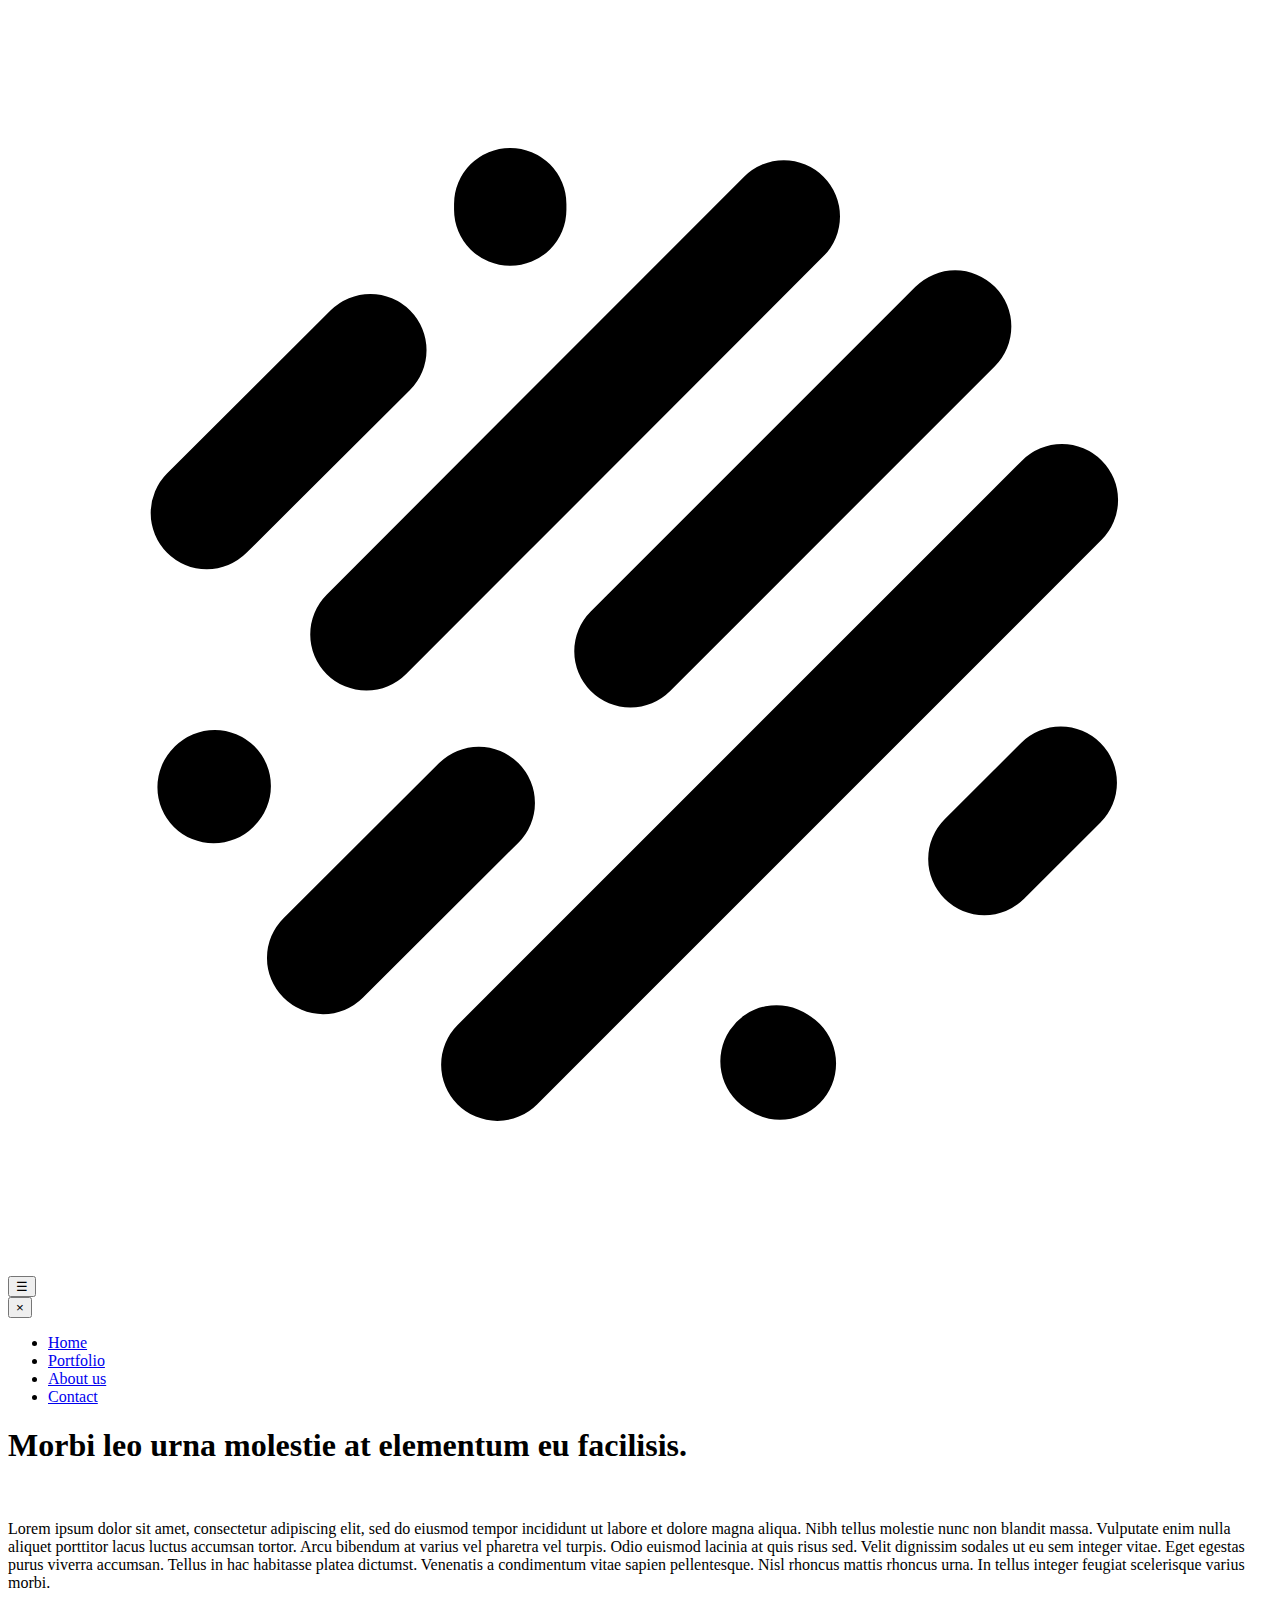
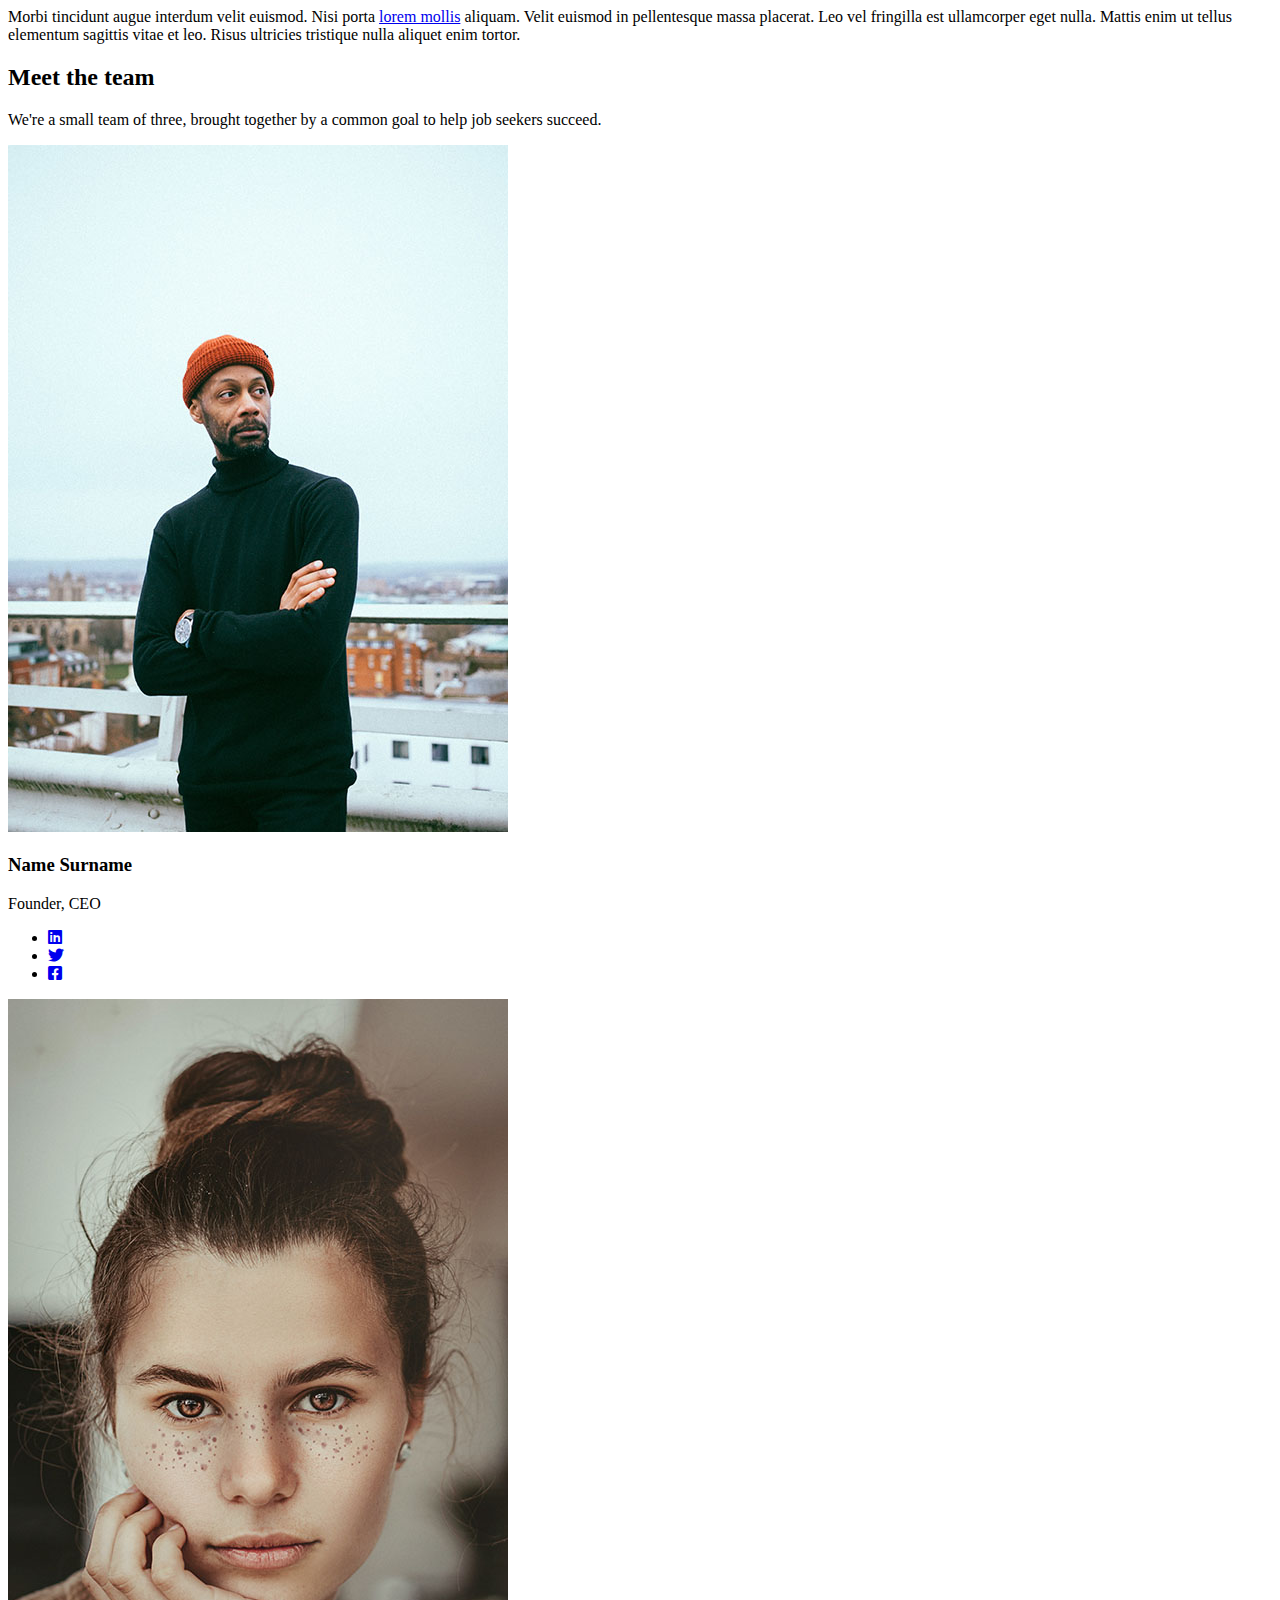
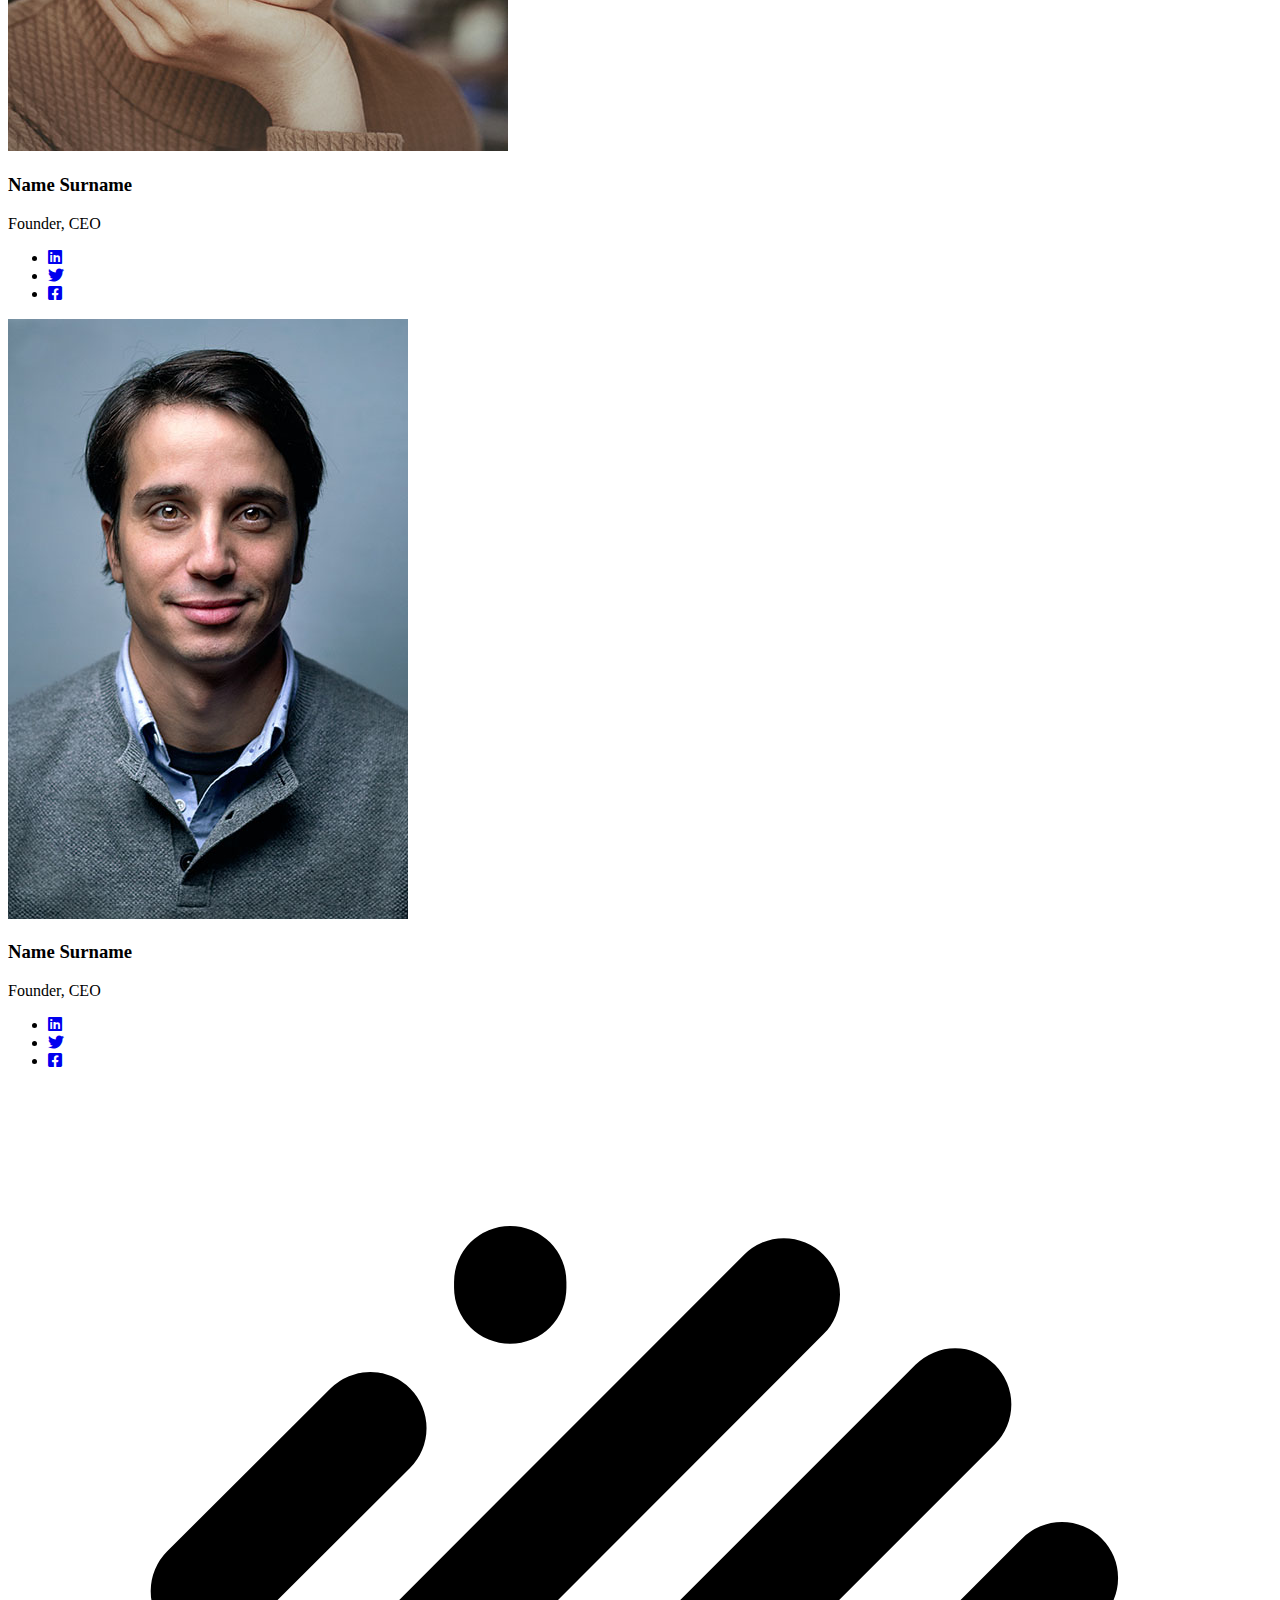
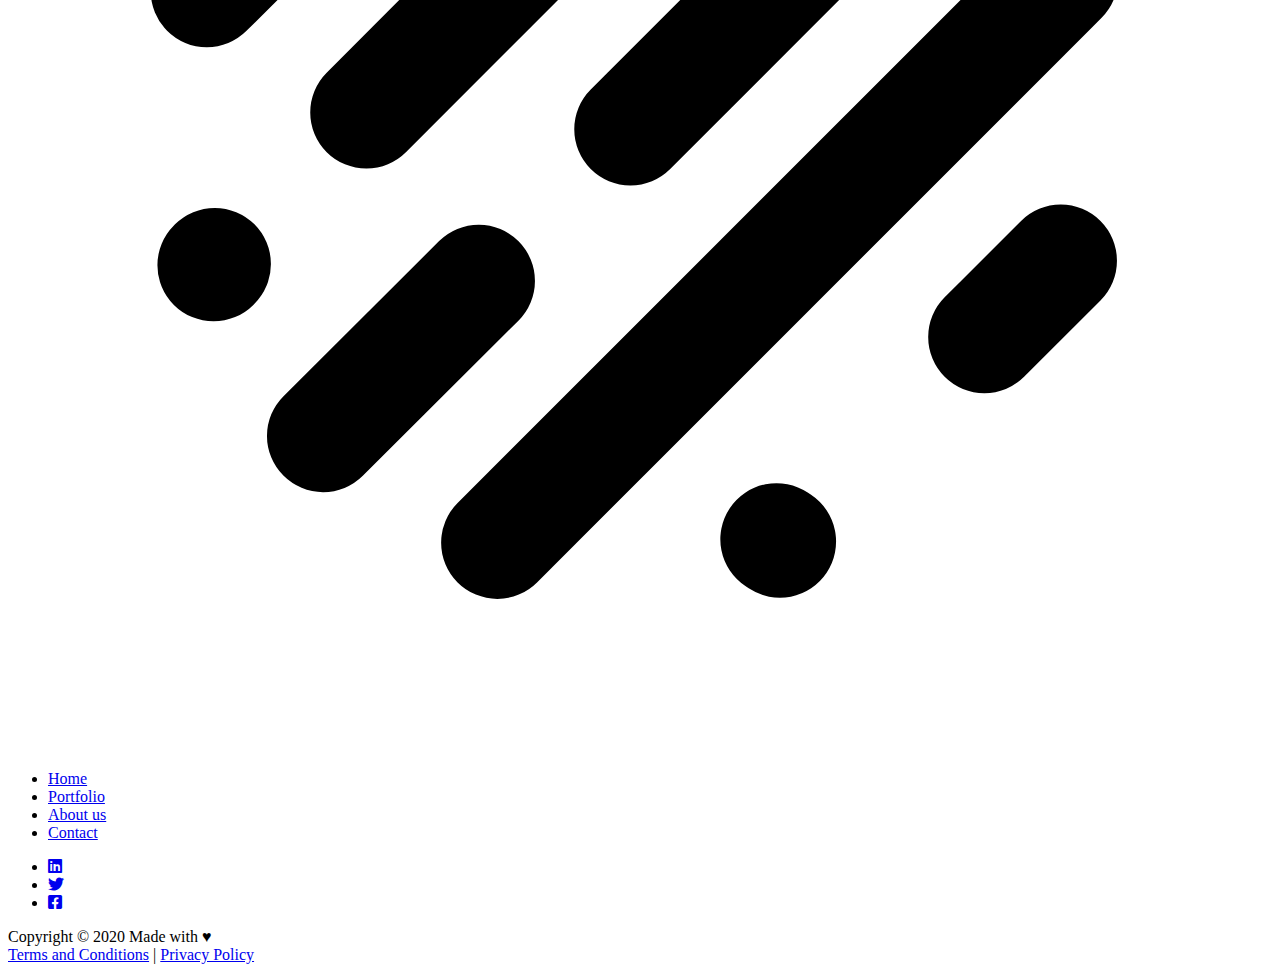
==== about.html @ c36f1822 "created about.html" ====
<!DOCTYPE html>
<html lang="en">
<head>
    <meta charset="UTF-8">
    <meta name="viewport" content="width=device-width, initial-scale=1.0">
    <link href="https://cdnjs.cloudflare.com/ajax/libs/font-awesome/5.9.0/css/all.css" rel="stylesheet">
    <link href="https://fonts.googleapis.com/css2?family=Roboto:wght@400;700;900&display=swap" rel="stylesheet">
    <link href="/Defaults/normalize.css" rel="stylesheet">
    <link href="/Responsive Bootcamp Website/style.css" rel="stylesheet">

    <title>About us</title>
</head>

<body>
    <header class="header grid-main">
            <div class="header-content">
                <a href="#" class="logo-link">
                    <img src="Images/logo.svg" alt="Logo" class="logo">
                </a>
                <button aria-label="Open navigation" class="button-open-nav">&#9776;</button>
                <nav class="nav">
                    <button aria-label="Close navigation" class="button-close-nav">&times;</button>
                    <ul class="nav-list">
                        <li class="nav-item"><a href="/Responsive Bootcamp Website/index.html" class="nav-link ">Home</a></li>
                        <li class="nav-item"><a href="/Responsive Bootcamp Website/" class="nav-link">Portfolio</a></li>
                        <li class="nav-item"><a href="/Responsive Bootcamp Website/about.html" class="nav-link nav-link-current"> <span class="current">About us</span></a></li>
                        <li class="nav-item"><a href="/Responsive Bootcamp Website/" class="nav-link">Contact</a></li>
                    </ul>
                </nav>
            </div>
    </header> 

    <main class="main-template container">
       <section class="section-intro grid-main">
            <h1 class="page-title">Morbi leo <span class="highlight">urna molestie</span> at elementum eu facilisis.</h1>

           <img src="images/Laptop and notepad.jpg" alt="" class="page-image">
            <p class="page-description"> Lorem ipsum dolor sit amet, consectetur adipiscing elit, sed do eiusmod tempor incididunt ut labore et dolore magna aliqua. Nibh tellus molestie nunc non blandit massa. Vulputate enim nulla aliquet porttitor lacus luctus accumsan tortor. Arcu bibendum at varius vel pharetra vel turpis. Odio euismod lacinia at quis risus sed. Velit dignissim sodales ut eu sem integer vitae. Eget egestas purus viverra accumsan. Tellus in hac habitasse platea dictumst. Venenatis a condimentum vitae sapien pellentesque. Nisl rhoncus mattis rhoncus urna. In tellus integer feugiat scelerisque varius morbi.</p>

            <p class="page-description"> Morbi tincidunt augue interdum velit euismod. Nisi porta <a href="#">lorem mollis</a> aliquam. Velit euismod in pellentesque massa placerat. Leo vel fringilla est ullamcorper eget nulla. Mattis enim ut tellus elementum sagittis vitae et leo. Risus ultricies tristique nulla aliquet enim tortor. </p>
 
        </section>
        <section class="section-team grid-main">

        <h2 class="section-team-title">Meet the team</h2>
        <p class="section-team-subtitle">We're a small team of three, brought together by a common goal to help job seekers succeed.</p>
       
            <div class="team-card">
                <img src="Images/Portrait-1.jpg" alt="" class="team-portrait">
                 <h3 class="team-name">Name Surname</h3>
                 <p class="team-role">Founder, CEO </p>
 
                 <ul class="social-list">
                     <li class="social-list-item"><a href="#" class="social-list-link"><i class="fab fa-linkedin"></i></a></li>
                     <li class="social-list-item"><a href="#" class="social-list-link"><i class="fab fa-twitter"></i></a></li>
                     <li class="social-list-item"><a href="#" class="social-list-link"><i class="fab fa-facebook-square"></i></a></li>
                 </ul>
            </div>

            <div class="team-card">
                <img src="Images/Portrait-2.jpg" alt="" class="team-portrait">
                 <h3 class="team-name">Name Surname</h3>
                 <p class="team-role">Founder, CEO </p>
 
                 <ul class="social-list">
                     <li class="social-list-item"><a href="#" class="social-list-link" target="_blank"><i class="fab fa-linkedin"></i></a></li>
                     <li class="social-list-item"><a href="#" class="social-list-link" target="_blank"><i class="fab fa-twitter"></i></a></li>
                     <li class="social-list-item"><a href="#" class="social-list-link" target="_blank"><i class="fab fa-facebook-square"></i></a></li>
                 </ul>
            </div>

            <div class="team-card">
                <img src="Images/Portrait-3.jpg" alt="" class="team-portrait">
                 <h3 class="team-name">Name Surname</h3>
                 <p class="team-role">Founder, CEO </p>
 
                 <ul class="social-list">
                     <li class="social-list-item"><a href="#" class="social-list-link"><i class="fab fa-linkedin"></i></a></li>
                     <li class="social-list-item"><a href="#" class="social-list-link"><i class="fab fa-twitter"></i></a></li>
                     <li class="social-list-item"><a href="#" class="social-list-link"><i class="fab fa-facebook-square"></i></a></li>
                 </ul>
            </div>
        </section> 

       
    </main>

 <footer class="footer grid-main">
    <div class="footer-content">
        <a href="#" class="logo-link"><img src="Images/logo.svg" alt="Logo" class="logo-footer"></a>

        <ul class="nav-list">
            <li class="nav-item"><a href="/Responsive Bootcamp Website/index.html" class="nav-link ">Home</a></li>
            <li class="nav-item"><a href="/Responsive Bootcamp Website/" class="nav-link">Portfolio</a></li>
            <li class="nav-item"><a href="/Responsive Bootcamp Website/" class="nav-link nav-link-current"><span class="current">About us</span></a></li>
            <li class="nav-item"><a href="/Responsive Bootcamp Website/" class="nav-link">Contact</a></li>
        </ul>

        <ul class="social-list">
            <li class="social-list-item"><a href="#" class="social-list-link"><i class="fab fa-linkedin"></i></a></li>
            <li class="social-list-item"><a href="#" class="social-list-link"><i class="fab fa-twitter"></i></a></li>
            <li class="social-list-item"><a href="#" class="social-list-link"><i class="fab fa-facebook-square"></i></a></li>
        </ul>
       
    </div>
        <div class="copyright-container" >
            <p class="copyright">
            Copyright © 2020            Made with ♥ <br/>
            <a href="#" >Terms and Conditions</a> | <a href="#" >Privacy Policy </a>
            </p>
        </div>
</footer>

<script src="/Responsive Bootcamp Website/script.js"></script> 
</body>
</html>
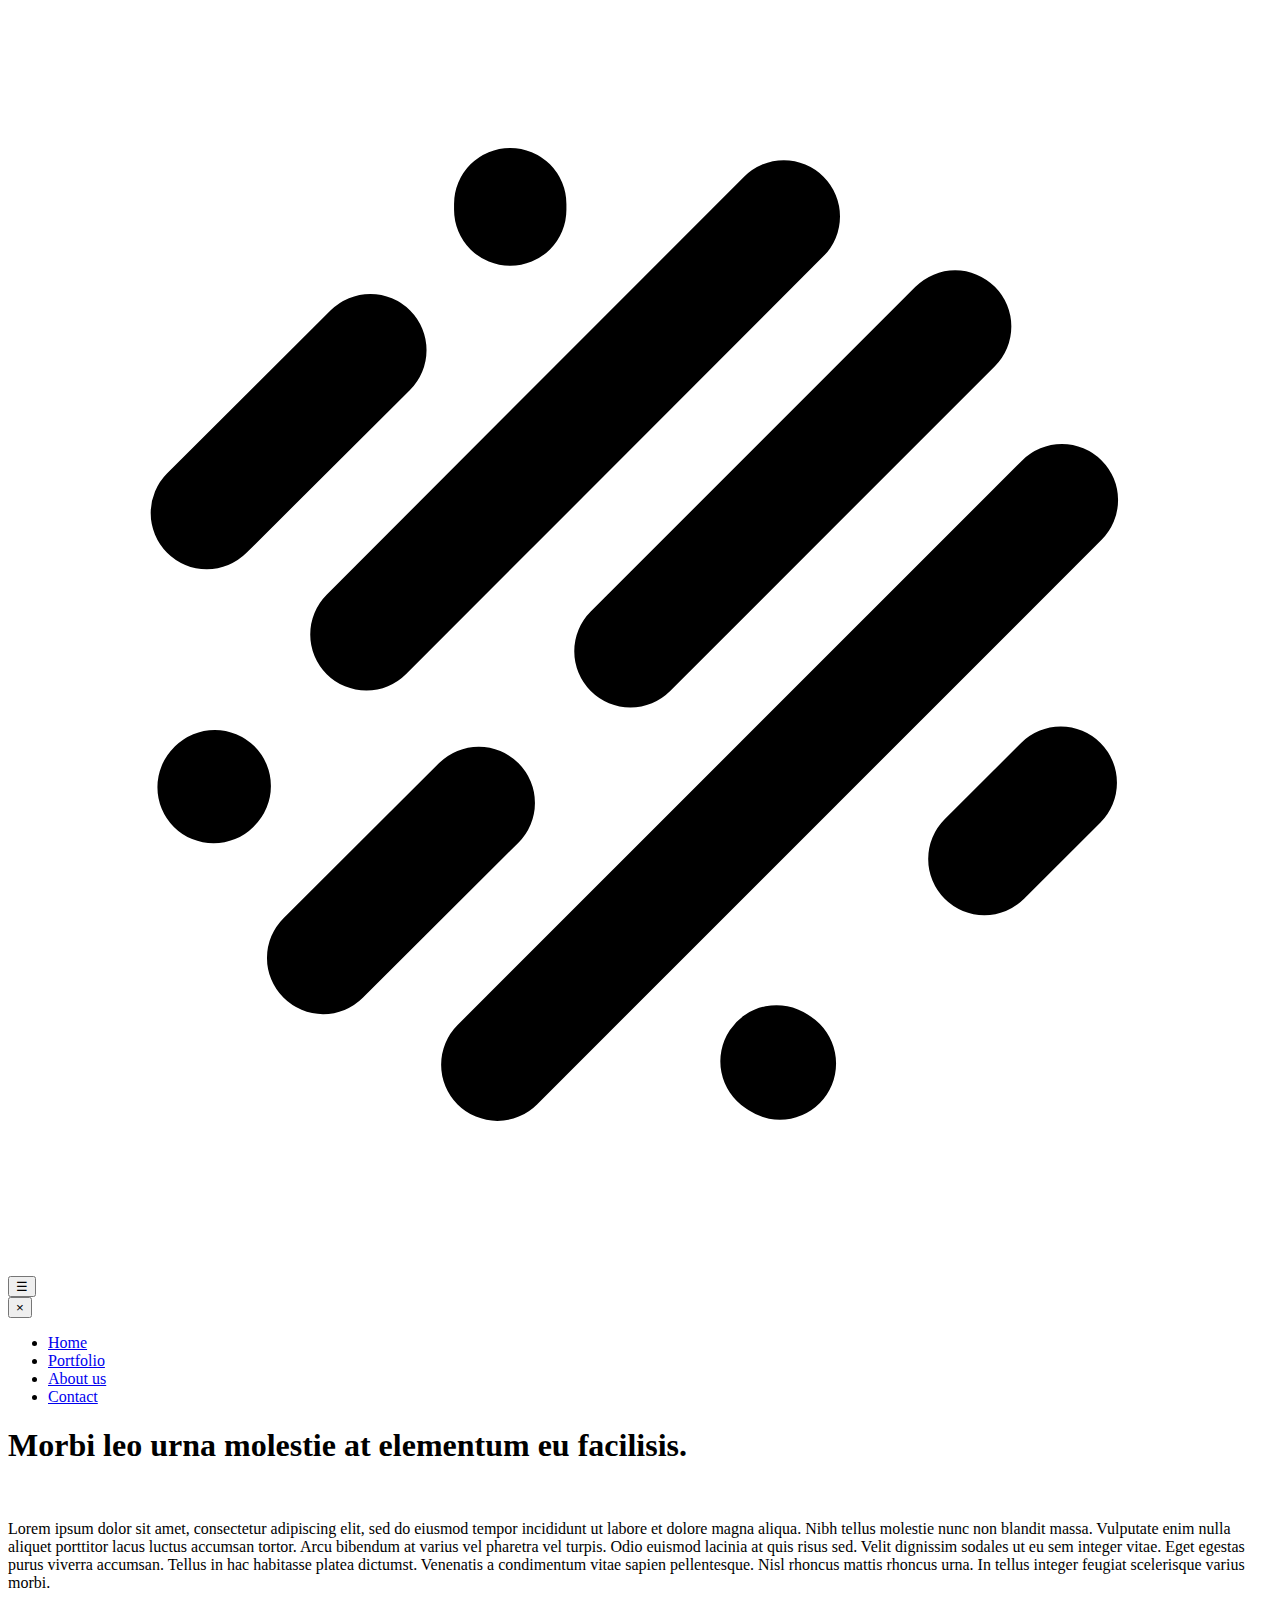
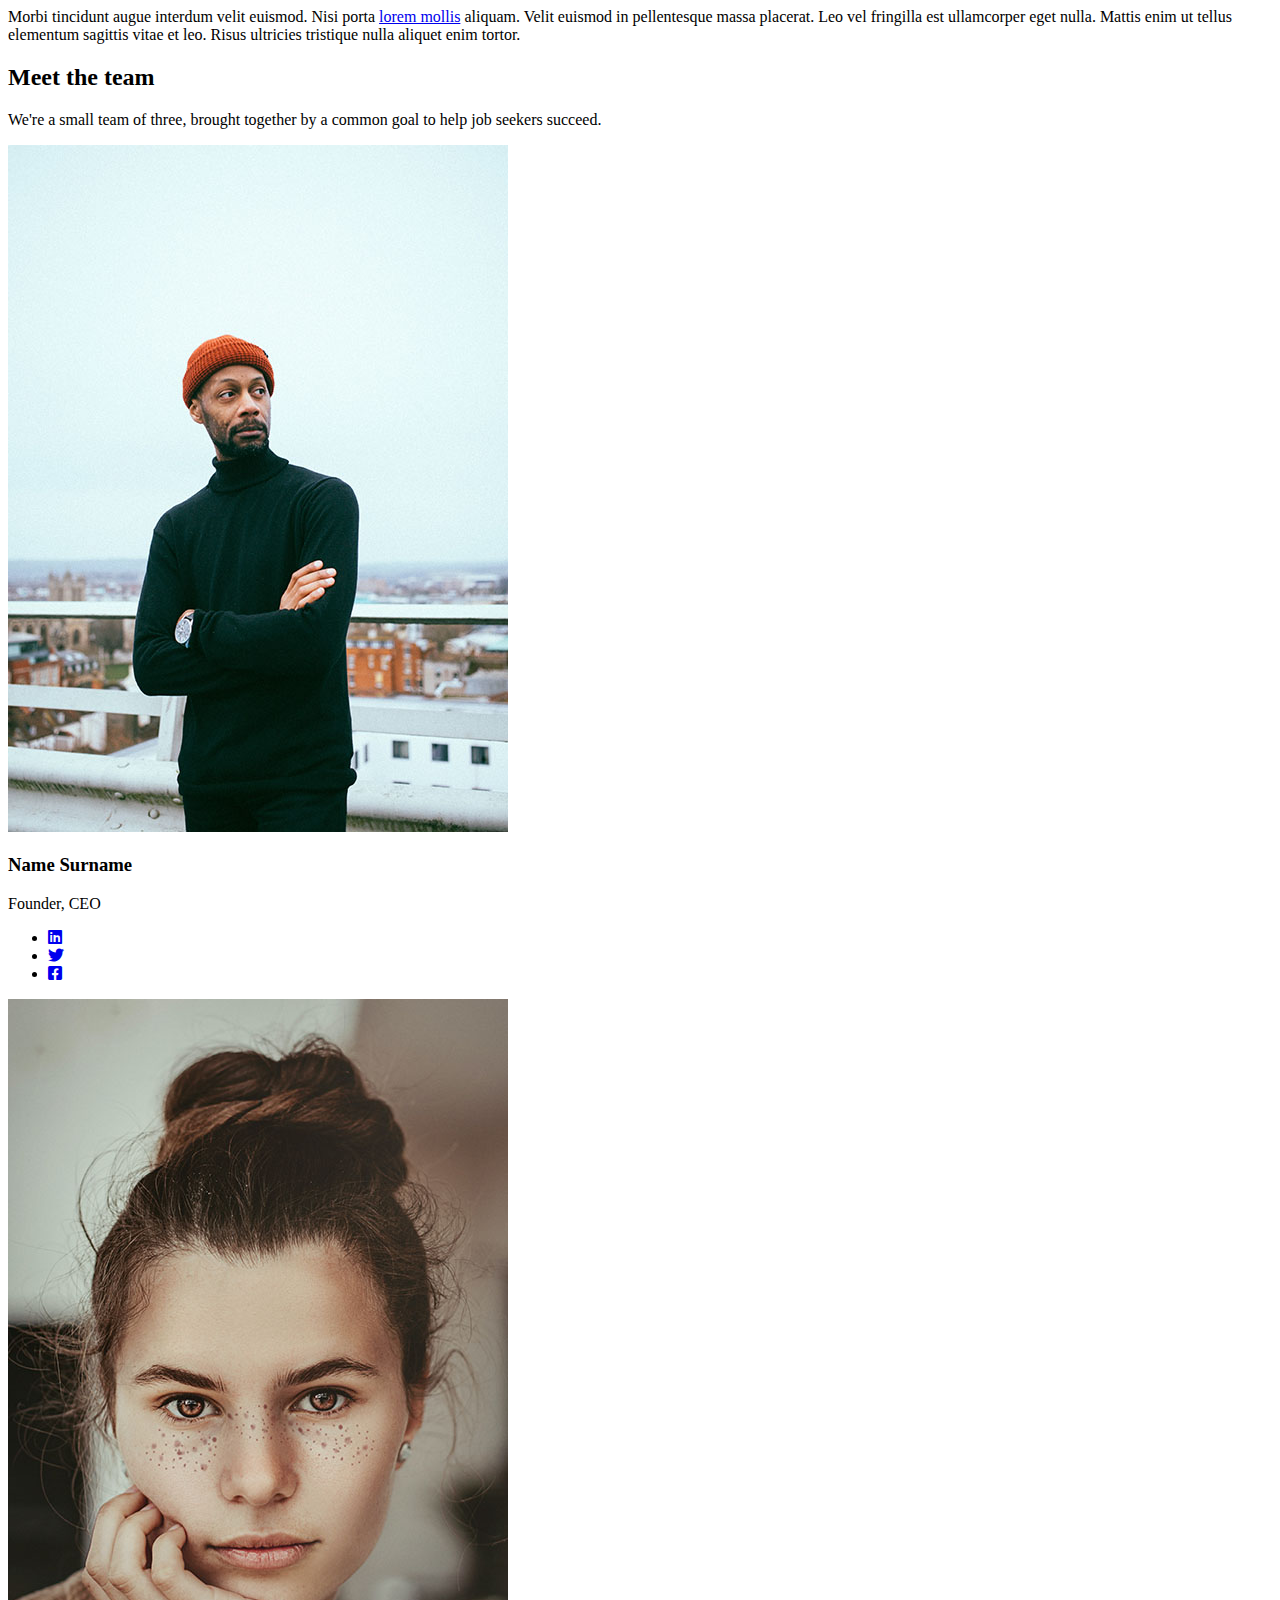
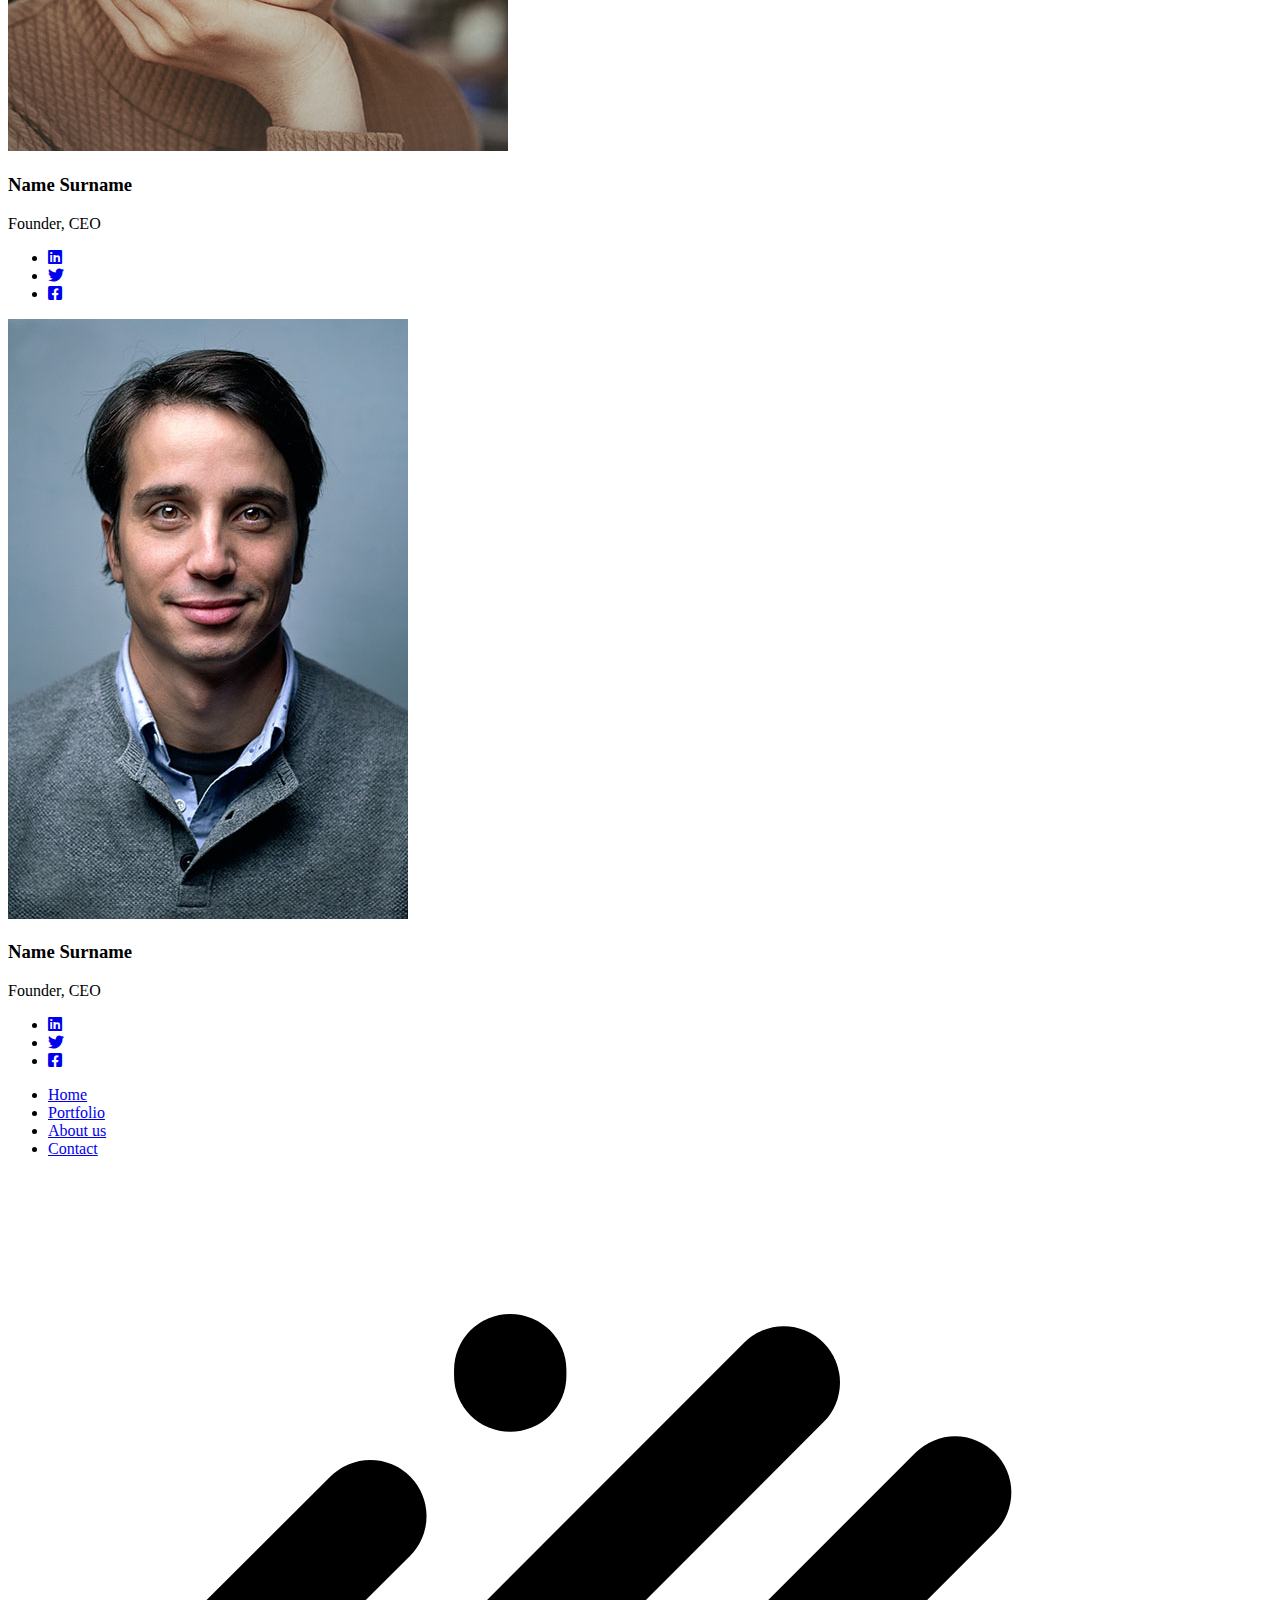
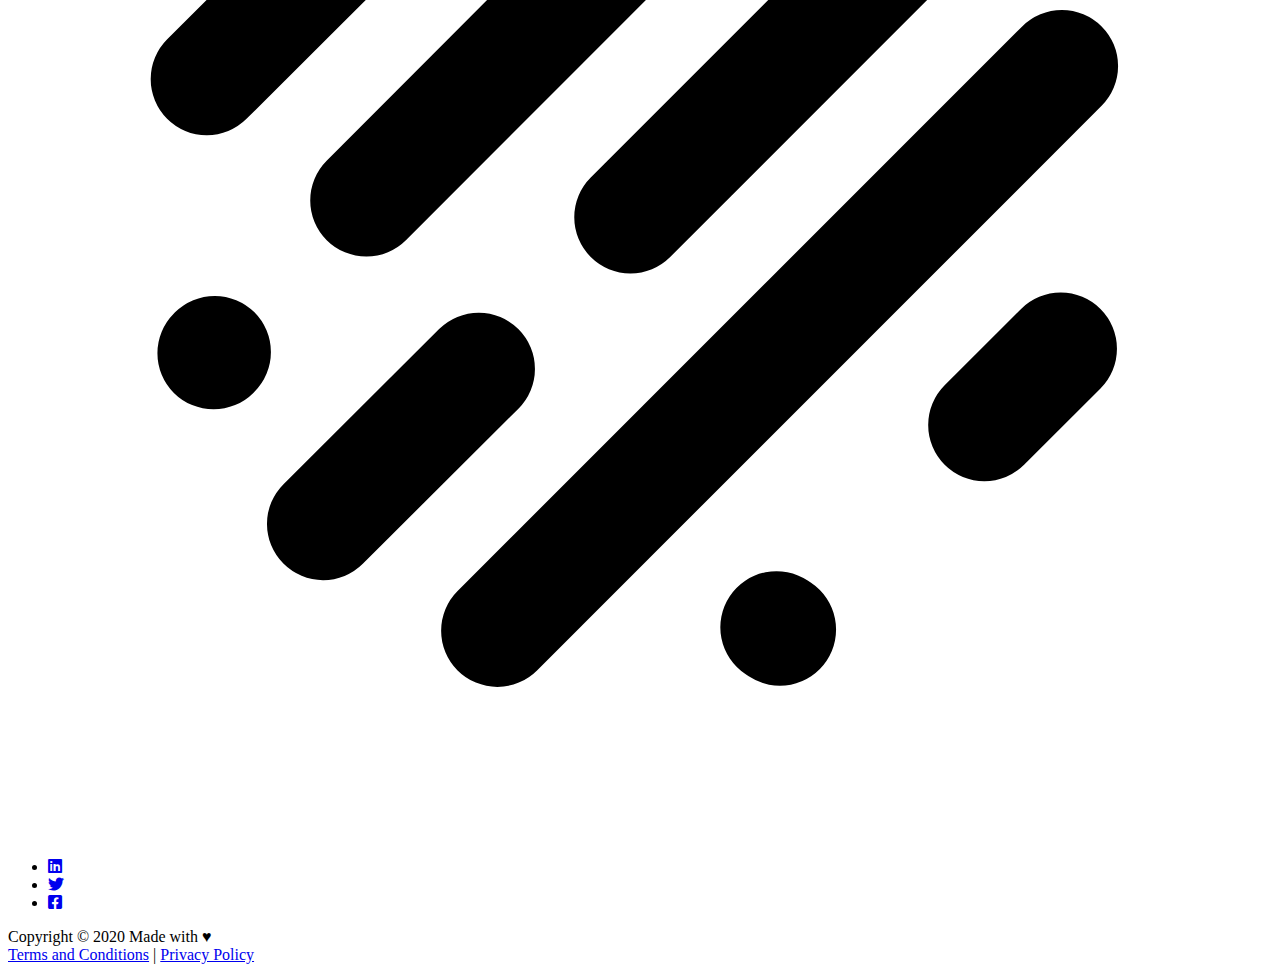
==== commit ecf75b18: "Fixed a bug with column gaps" ====
--- a/about.html
+++ b/about.html
@@ -5,8 +5,8 @@
     <meta name="viewport" content="width=device-width, initial-scale=1.0">
     <link href="https://cdnjs.cloudflare.com/ajax/libs/font-awesome/5.9.0/css/all.css" rel="stylesheet">
     <link href="https://fonts.googleapis.com/css2?family=Roboto:wght@400;700;900&display=swap" rel="stylesheet">
-    <link href="/Defaults/normalize.css" rel="stylesheet">
-    <link href="/Responsive Bootcamp Website/style.css" rel="stylesheet">
+    <link href="../Defaults/normalize.css" rel="stylesheet">
+    <link href="..../widensxonth.github.io/style.css" rel="stylesheet">
 
     <title>About us</title>
 </head>
@@ -21,10 +21,10 @@
                 <nav class="nav">
                     <button aria-label="Close navigation" class="button-close-nav">&times;</button>
                     <ul class="nav-list">
-                        <li class="nav-item"><a href="/Responsive Bootcamp Website/index.html" class="nav-link ">Home</a></li>
-                        <li class="nav-item"><a href="/Responsive Bootcamp Website/" class="nav-link">Portfolio</a></li>
-                        <li class="nav-item"><a href="/Responsive Bootcamp Website/about.html" class="nav-link nav-link-current"> <span class="current">About us</span></a></li>
-                        <li class="nav-item"><a href="/Responsive Bootcamp Website/" class="nav-link">Contact</a></li>
+                        <li class="nav-item"><a href="../widensxonth.github.io/index.html" class="nav-link ">Home</a></li>
+                        <li class="nav-item"><a href="../widensxonth.github.io/" class="nav-link">Portfolio</a></li>
+                        <li class="nav-item"><a href="../widensxonth.github.io/about.html" class="nav-link nav-link-current"> <span class="current">About us</span></a></li>
+                        <li class="nav-item"><a href="../widensxonth.github.io/" class="nav-link">Contact</a></li>
                     </ul>
                 </nav>
             </div>
@@ -85,32 +85,36 @@
        
     </main>
 
- <footer class="footer grid-main">
-    <div class="footer-content">
-        <a href="#" class="logo-link"><img src="Images/logo.svg" alt="Logo" class="logo-footer"></a>
+    <footer class="footer grid-main">
+        <div class="footer-content">
+      
+            <ul class="nav-list">
+                <li class="nav-item"><a href="../widensxonth.github.io/index.html" class="nav-link nav-link-current"><span class="current">Home</span></a></li>
+                <li class="nav-item"><a href="../widensxonth.github.io/" class="nav-link">Portfolio</a></li>
+                <li class="nav-item"><a href="../widensxonth.github.io/about.html" class="nav-link">About us</a></li>
+                <li class="nav-item"><a href="../widensxonth.github.io/" class="nav-link">Contact</a></li>
+            </ul>
+    
+            <div class="logo-container">
+                <a href="#" class="logo-link"><img src="Images/logo.svg" alt="Logo" class="logo-footer"></a>
+                
+                <ul class="social-list">
+                    <li class="social-list-item"><a href="#" class="social-list-link"><i class="fab fa-linkedin"></i></a></li>
+                    <li class="social-list-item"><a href="#" class="social-list-link"><i class="fab fa-twitter"></i></a></li>
+                    <li class="social-list-item"><a href="#" class="social-list-link"><i class="fab fa-facebook-square"></i></a></li>
+                </ul>
+            </div>
 
-        <ul class="nav-list">
-            <li class="nav-item"><a href="/Responsive Bootcamp Website/index.html" class="nav-link ">Home</a></li>
-            <li class="nav-item"><a href="/Responsive Bootcamp Website/" class="nav-link">Portfolio</a></li>
-            <li class="nav-item"><a href="/Responsive Bootcamp Website/" class="nav-link nav-link-current"><span class="current">About us</span></a></li>
-            <li class="nav-item"><a href="/Responsive Bootcamp Website/" class="nav-link">Contact</a></li>
-        </ul>
+        </div>
+            <div class="copyright-container" >
+                <p class="copyright">
+                Copyright © 2020 Made with ♥ <br/>
+                <a href="#" >Terms and Conditions</a> | <a href="#" >Privacy Policy </a>
+                </p>
+            </div>
+    </footer>
 
-        <ul class="social-list">
-            <li class="social-list-item"><a href="#" class="social-list-link"><i class="fab fa-linkedin"></i></a></li>
-            <li class="social-list-item"><a href="#" class="social-list-link"><i class="fab fa-twitter"></i></a></li>
-            <li class="social-list-item"><a href="#" class="social-list-link"><i class="fab fa-facebook-square"></i></a></li>
-        </ul>
-       
-    </div>
-        <div class="copyright-container" >
-            <p class="copyright">
-            Copyright © 2020            Made with ♥ <br/>
-            <a href="#" >Terms and Conditions</a> | <a href="#" >Privacy Policy </a>
-            </p>
-        </div>
-</footer>
 
-<script src="/Responsive Bootcamp Website/script.js"></script> 
+<script src="../widensxonth.github.io/script.js"></script> 
 </body>
 </html>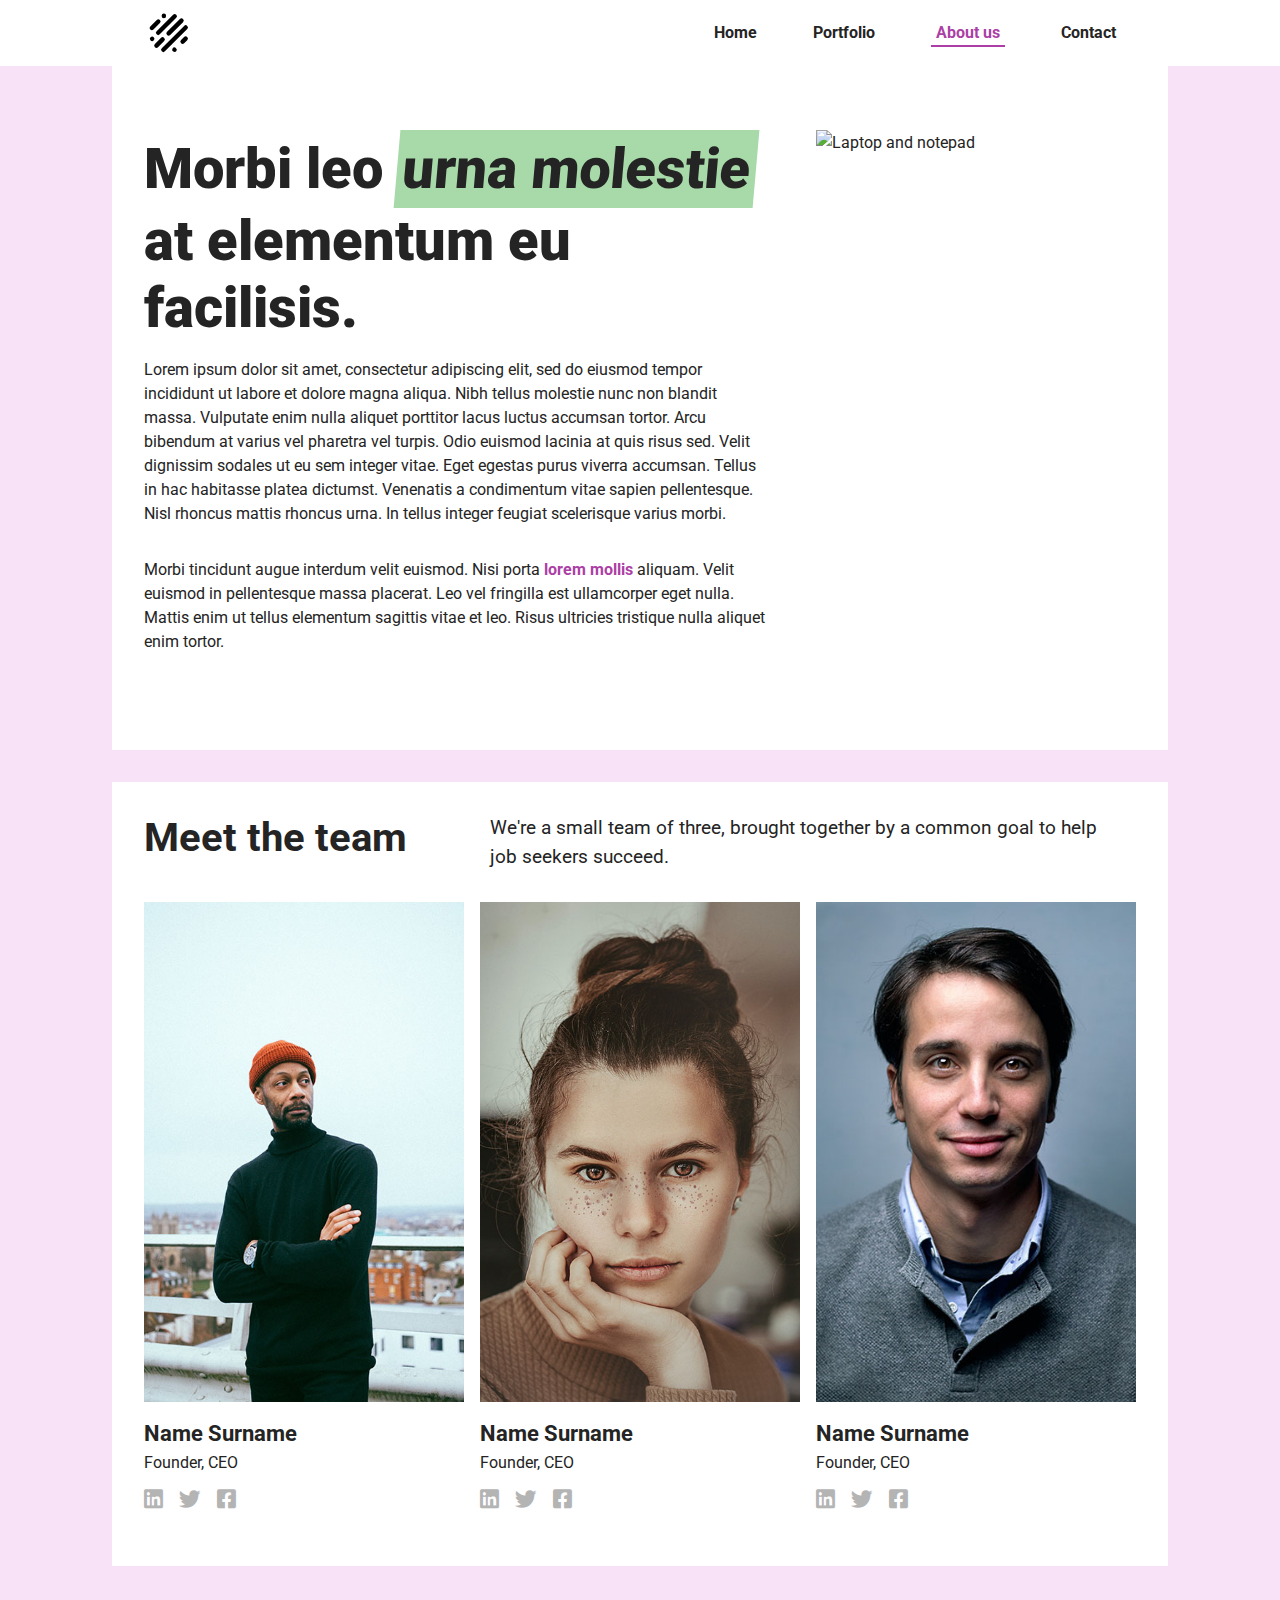
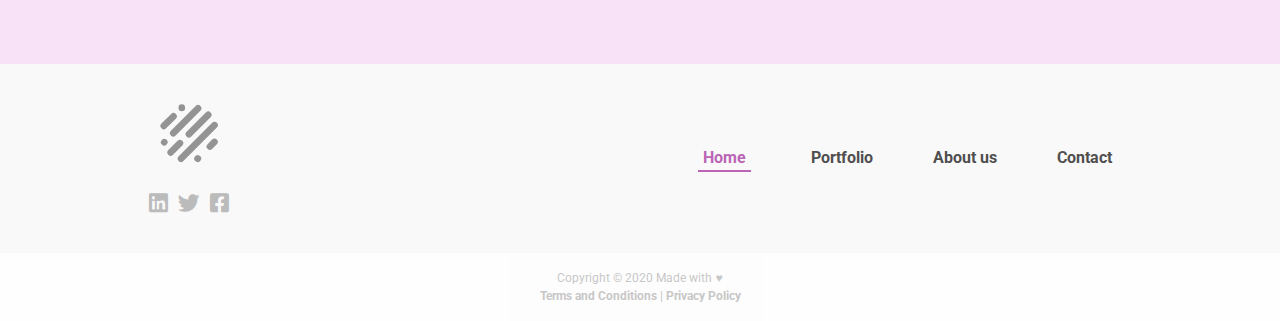
==== commit 4fbf7d86: "added a few sections to the index" ====
--- a/about.html
+++ b/about.html
@@ -6,7 +6,7 @@
     <link href="https://cdnjs.cloudflare.com/ajax/libs/font-awesome/5.9.0/css/all.css" rel="stylesheet">
     <link href="https://fonts.googleapis.com/css2?family=Roboto:wght@400;700;900&display=swap" rel="stylesheet">
     <link href="../Defaults/normalize.css" rel="stylesheet">
-    <link href="..../widensxonth.github.io/style.css" rel="stylesheet">
+    <link href="../style.css" rel="stylesheet">
 
     <title>About us</title>
 </head>
@@ -34,7 +34,7 @@
        <section class="section-intro grid-main">
             <h1 class="page-title">Morbi leo <span class="highlight">urna molestie</span> at elementum eu facilisis.</h1>
 
-           <img src="images/Laptop and notepad.jpg" alt="" class="page-image">
+           <img src="images/Laptop and notepad.jpg" alt="Laptop and notepad" class="page-image">
             <p class="page-description"> Lorem ipsum dolor sit amet, consectetur adipiscing elit, sed do eiusmod tempor incididunt ut labore et dolore magna aliqua. Nibh tellus molestie nunc non blandit massa. Vulputate enim nulla aliquet porttitor lacus luctus accumsan tortor. Arcu bibendum at varius vel pharetra vel turpis. Odio euismod lacinia at quis risus sed. Velit dignissim sodales ut eu sem integer vitae. Eget egestas purus viverra accumsan. Tellus in hac habitasse platea dictumst. Venenatis a condimentum vitae sapien pellentesque. Nisl rhoncus mattis rhoncus urna. In tellus integer feugiat scelerisque varius morbi.</p>
 
             <p class="page-description"> Morbi tincidunt augue interdum velit euismod. Nisi porta <a href="#">lorem mollis</a> aliquam. Velit euismod in pellentesque massa placerat. Leo vel fringilla est ullamcorper eget nulla. Mattis enim ut tellus elementum sagittis vitae et leo. Risus ultricies tristique nulla aliquet enim tortor. </p>
@@ -46,7 +46,7 @@
         <p class="section-team-subtitle">We're a small team of three, brought together by a common goal to help job seekers succeed.</p>
        
             <div class="team-card">
-                <img src="Images/Portrait-1.jpg" alt="" class="team-portrait">
+                <img src="Images/Portrait-1.jpg" alt="Portrait of Name Surname" class="team-portrait">
                  <h3 class="team-name">Name Surname</h3>
                  <p class="team-role">Founder, CEO </p>
  
@@ -58,7 +58,7 @@
             </div>
 
             <div class="team-card">
-                <img src="Images/Portrait-2.jpg" alt="" class="team-portrait">
+                <img src="Images/Portrait-2.jpg" alt="Portrait of Name Surname" class="team-portrait">
                  <h3 class="team-name">Name Surname</h3>
                  <p class="team-role">Founder, CEO </p>
  
@@ -70,7 +70,7 @@
             </div>
 
             <div class="team-card">
-                <img src="Images/Portrait-3.jpg" alt="" class="team-portrait">
+                <img src="Images/Portrait-3.jpg" alt="Portrait of Name Surname" class="team-portrait">
                  <h3 class="team-name">Name Surname</h3>
                  <p class="team-role">Founder, CEO </p>
  
--- a/style.css
+++ b/style.css
@@ -0,0 +1,940 @@
+/*=============== Responsive Website Bootcamp Final project ===============*/
+
+body {
+   margin:0;
+   font-family: 'Roboto', sans-serif;
+   font-size: 1rem;
+   background-color: #f8e2f7;
+   color: #242424;
+   line-height: 1.6;
+   min-height: 100vh;
+}
+
+.container {
+    margin: 0 auto;
+    display: flex;
+    flex-direction: column;
+    align-items: center;
+}
+
+.grid-main {
+    display: grid;
+    grid-template-columns: minmax(1em, 1fr) minmax(0px, 600px) minmax(1em, 1fr);
+}
+
+@media (min-width: 600px) {
+
+    .grid-main {
+        display: grid;
+        grid-template-columns: minmax(1em, 1fr) repeat(3, minmax(158px, 320px)) minmax(1em, 1fr);
+        column-gap: 1em;  
+    }
+
+    h1 {
+        font-size: 3rem;
+        font-weight: 900;
+        margin-top: 0;
+    }
+    
+    h2 {
+        font-size: 2.5rem;
+        line-height: 1.2;
+    }
+    
+    h3 {
+        font-size: 1 rem;
+    }
+}
+
+/* ==================
+   Typography
+===================== */
+
+h1, h2, strong {
+    font-weight: 700;
+}
+
+h1 {
+   font-size: 2rem;
+   font-weight: 900;
+}
+
+h2 {
+   font-size: 1.5rem;
+}
+
+h3 {
+   font-size: 1 rem;
+}
+
+a {
+   color: #ac3fa6;
+   font-weight: 700;
+   text-decoration: none;
+}
+
+a:hover,
+a:focus {
+   color: #242424;
+}
+
+p {
+   font-size: 1 rem;
+   line-height: 1.5;
+}
+
+span.highlight {
+    background-color: #a7d9a9;
+    padding: 0.1em;
+    display: inline-block;
+    transform: skew(-5deg);
+}
+
+/* Current link */
+
+span.current {
+    padding: 0 5px 3px;
+    color: #ac3fa6;
+    border-bottom: 2px solid #ac3fa6;
+}
+
+.nav-link-current {
+    pointer-events: none;
+}
+
+/* ============= Header ============== */
+
+.header {
+    margin: 0 auto;
+    padding: 0.5em 0;
+    background-color: #FFF;
+    position: fixed;
+    top: 0;
+    left: 0;
+    width: 100%;    
+    z-index: 50;
+}
+
+.header-content {
+    display: flex;
+    flex-direction: row;
+    justify-content: space-between;
+    grid-column: 2/-2; 
+} 
+
+.nav { 
+    position: fixed;
+    display: flex;
+    justify-content: center;
+    top: 0;
+    left: 100%;
+    bottom: 0;
+    right: 0;
+    width: 100%;
+    padding: 0;
+    transition: transform 450ms ease-in-out;
+    transform: translateX(0);
+    background-color:#242424; 
+}
+
+.nav-open { 
+    transform: translateX(-100%);
+
+}
+
+.button-open-nav {
+    font-size: 2.5rem;
+    font-weight: 700;
+    padding: 0 0 0 0.5em;
+    cursor: pointer;
+    background-color: transparent;
+    border: 0;
+    outline: none;
+}
+
+
+.button-close-nav {
+    position: absolute;
+    top: 0.25em;
+    right: 0.5em;
+    font-size: 2.5rem;
+    font-weight: 700;
+    padding: 0.25em 0.25em;
+    cursor: pointer;
+    background-color: transparent;
+    border: 0;
+    outline: none;
+    color: #db61d5;
+}
+
+.button-close-nav:hover,
+.button-close-nav:focus {
+    color: #972d92;
+}
+
+
+.nav-list {
+    margin:0;
+    display: flex;
+    flex-direction:column;
+    justify-content: space-around;
+    list-style-type: none;
+    padding: 0;
+}
+
+.nav-item {
+    margin: 0.25em 0;
+}
+
+.nav-link { 
+    text-decoration: none;
+    text-align: center;
+    display: block;
+    padding: 0.35em 1.25em;
+    color: #fff;
+    font-size: 1.5rem;
+    font-weight: 700;
+} 
+
+.nav-link:hover,
+.nav-link:focus {
+    color: #ac3fa6 ;
+}
+
+.logo-link {
+    font-size: 0; /* Remove bottom padding from link */
+    margin: 0;
+    align-self: center;
+}
+
+.logo {
+    height: 50px;
+    width: 50px;
+}
+
+
+@media (min-width: 1000px) {
+
+    .header-content {
+        align-items: center;
+    } 
+
+    .button-open-nav,
+    .button-close-nav {
+        display: none;
+    }
+
+    .nav { 
+        transform: translateX(0vw);
+        position: initial;
+        display: flex;
+        justify-content: flex-end;
+        background-color: #FFF;
+    }
+    
+    .nav-list {
+        flex-direction:row;
+        align-items: center;
+    }
+    
+    .nav-item {
+        margin-left: 1em;
+    }
+    
+    .nav-link { 
+        padding: 0.25em 1.25em;
+        color: #242424;
+        font-size: 1rem;
+        }     
+} 
+
+/* ================ Homepage ================== */
+
+.section-background {
+    background-image: url("/Images/Laughing-woman-laptop.jpg");
+    background-position: bottom center;
+    background-repeat: no-repeat;
+    background-size: cover;
+    grid-column: 2 /-2;
+    padding: 3em 0;
+    background-color: #fff;
+}
+
+.section-background > * {
+    grid-column: 2 /-2;
+}
+
+.home-title {
+    line-height: 1.2;
+    margin: 0;
+}
+
+.home-description {
+    font-size: 1.5rem;
+    font-weight: 700;
+    padding-right: 2em;
+    margin: 1em 0;
+}
+
+.button-primary {
+    padding: 1em 2.5em;
+    justify-self: start;
+    text-align: center;
+    background-color: #ca49c4;
+    color: #fff;
+    letter-spacing: 1px;
+    font-weight: 700;
+    text-transform: uppercase;
+    font-size: 1rem;
+    grid-column: 2 / span 1;
+    transition: all ease-in-out 250ms;
+ } 
+
+.button-primary:hover,
+.button-primary:focus {
+    background-color: #a7d9a9;
+    color: #000; 
+    transform: scale(1.05);
+}   
+
+/* CTA */
+
+.section-cta {
+    grid-column: 2 / -2;
+    column-gap: 1em;
+    grid-template-rows: min-content minmax(150px,200px) auto;
+    background-image: url(/Images/people-next-window.jpg);
+    background-position: center center;
+    background-repeat: no-repeat;
+    background-size: cover;
+    padding: 4em 0;
+    background-color: #000;
+    text-align: center;
+    margin: 2em 0;
+    align-items: start;
+}
+
+.section-cta > * {
+    grid-column: 2 /-2;
+}
+
+.section-cta-title {
+    font-weight: 900;
+    font-size: 2rem;
+    color: #fff;
+    margin: 0 0 1em;
+    line-height: 1.2;
+    padding: 0;
+}
+
+.section-cta-subtitle {
+    font-weight: 400;
+    font-size: 1rem;
+    order: -1;
+    color: #a7d9a9;
+    margin: 0;
+    align-self: end;
+}
+
+.button-cta {
+    justify-self: center;
+    align-self: end;
+    padding: 0.5em 2em;
+}
+
+/* Section Gadgets */
+
+.section-gadgets {
+    padding: 4em 0;
+    grid-column: 2 / -2;
+    background-color: #fff;
+}
+
+.section-gadgets > * {
+    grid-column: 2 / -2;
+}
+
+.section-gadgets-image {
+    justify-self: center;
+    grid-column: 2 / -2;
+    grid-row: 3 / span 1;
+    width: 100%;
+    max-width: 600px;
+    min-height: 200px;
+    object-fit: cover;
+    transform: rotate(-2deg);
+    z-index: 1;
+}
+
+.section-gadgets-title {
+    grid-row: 2;
+    font-weight: 700;
+    font-size: 2rem;
+    margin: 0 0 0.5em;
+    line-height: 1.2;
+}
+
+.section-gadgets-subtitle {
+    font-weight: 700;
+    font-size: 1rem;
+    color: #ac3fa6;
+    margin: 0;
+    grid-row: 1;
+}
+
+.section-gadgets-text {
+    font-weight: 700;
+    font-size: 1.25rem;
+    line-height: 1.6;
+    color: #fff;
+    margin: 0;
+    align-self: center;
+    grid-row: 3;
+    grid-column: -2/ 2;
+    z-index: 2;
+    padding: 1em 2em;
+    position: relative;
+}
+
+.section-gadgets-text::after {
+    content:"";
+    width: 100%;
+    height: 100%;
+    background-color: #242424;
+    position: absolute;
+    top: 0%;
+    left: 0;
+    z-index: -1;
+    opacity: 0.75;
+    transform: skew(2deg);
+}
+
+@media (min-width: 600px) {
+    .section-gadgets-text::after {
+        display: none;
+    }
+    
+    .section-gadgets {
+        grid-template-columns: minmax(1em, 1fr) repeat(4, minmax(114.5px, 236px)) minmax(1em, 1fr);
+        grid-template-rows: 1.2em auto 1fr;
+        column-gap: 1em;  
+    }
+
+    .section-gadgets-image {
+        grid-column: 2 / span 2;
+        grid-row: 1 / span 3;
+        width: 80%;
+        justify-self: start;
+        align-self: stretch;
+        max-width: 600px;
+        min-height: 200px;
+    }
+
+    .section-gadgets-text {
+        font-weight: 400;
+        font-size: 1.25rem;
+        margin: 0;
+        padding: 0;
+        align-self: start;
+        grid-column: 4 / -2;
+        grid-row: 3;
+        color: #242424;
+    }
+
+    .section-gadgets-title {
+        grid-column: 4 / -2;
+        grid-row: 2;  
+        margin: 0.25em 0;     
+    }
+    
+    .section-gadgets-subtitle {
+        grid-column: 4 / -2;
+        grid-row: 1;
+    }
+
+}
+
+@media (min-width: 880px) {
+
+    .section-background {
+        padding: 4em 0;
+        width: 100vw;
+        max-width: 1920px;
+        grid-column: 1 /-1;
+        background-position: center;
+    }
+
+    .home-title {
+        grid-column: 2 / 4;
+        font-size: 3.5rem;
+        margin: 0;
+        padding-right: 0.5em;
+    }
+
+    .home-description {
+        grid-column: 2 / 4;
+        padding-right: 2em;
+    }
+    
+    .button-primary {
+        justify-self: stretch;
+    }
+
+    .section-cta {
+        grid-template-rows: auto minmax(150px,200px) auto;
+    }
+
+    .button-cta {
+        justify-self: center;
+    }
+
+    .section-gadgets-text {
+        padding-right: 2em;
+        margin-top: 0.5em;
+    }
+
+}
+
+
+
+
+
+
+
+
+
+
+
+
+
+
+
+
+
+
+
+
+
+
+
+
+
+
+
+
+
+
+
+
+
+
+
+
+.section-companies,
+.section-blog {
+    grid-column: 2 /-2;
+    grid-row-gap: 1em;
+    background-color: burlywood;
+    padding: 2em 0;
+}
+
+.col-benefits {
+    padding: 1.5em 1em 1em;
+    grid-column: 2 /-2;
+    background-color: white;
+}
+
+.col-benefits-title {
+    margin: 0;
+}
+
+.col-benefits-text {
+
+}
+
+.companies-container {
+    background-color: #000;
+    padding: 2em;
+    grid-column: 1 /-1;
+    display: flex;
+    flex-direction: column;
+    justify-content: center;
+}
+
+.companies-title {
+    color: #fff;
+    text-align: center;
+    margin: 0;
+}
+
+.companies-grid {
+    list-style-type: none;
+    margin: 0;
+    padding: 0;
+    display: flex;
+    flex-flow: row wrap;
+} 
+
+.companies-grid-item {
+    flex: 1 0 48%;
+    text-align: center;
+    display: flex;
+    align-items: center;
+    justify-content: center;
+    padding: 0.25em;
+}
+
+.companies-grid-item-logo {
+    max-width: 150px;
+    height: 75px;
+    object-fit: contain;
+}
+
+
+
+
+
+@media (min-width: 600px) {
+    .col-benefits:first-of-type {
+        grid-column: 2 / span 1;
+    }
+    
+    .col-benefits {
+        grid-column: span 1;
+    }
+
+    .companies-container {
+        padding: 2em 0;
+        grid-column: 2 /-2;
+    }
+
+    .companies-grid {
+        flex-flow: row wrap;
+    } 
+    
+    .companies-grid-item {
+        flex: 1 0 30%;
+    } 
+
+    .companies-title {
+        margin-bottom: 1em;
+    }
+
+    .col-benefits-text {
+        font-size: 1.25rem;
+    }
+
+}
+
+@media (min-width: 800px) {
+    .companies-title {
+        font-size: 1.5rem;
+    }
+}
+
+
+ 
+
+
+
+
+
+
+
+
+
+
+
+
+
+
+
+/* ==== Section intro About ==== */
+
+.section-intro {
+    padding: 2em 0;
+    background-color: #fff;
+}
+
+.main-template {
+    margin: 4.3em 0;
+}
+
+.section-intro > * {
+    grid-column: 2 / -2;
+}
+
+.page-title {
+    line-height: 1.2;
+    margin: 0 0 0.5em;
+    justify-self: center;
+}
+
+.page-image {
+    width: 100%;
+    height: 200px;
+    object-fit: cover;
+}
+
+.page-description + p {
+    margin-top: 0;
+}
+
+
+@media (min-width: 880px) {
+    .main-template {
+           background-color: #f8e2f7; 
+           margin: 4.1em 0;
+    }
+
+    .section-intro {
+        padding: 4em 0;
+        margin-bottom: 2em;
+    }
+
+    .page-title {
+        grid-column: 2 / 4;
+        font-size: 3.5rem;
+        margin: 0;
+        padding-right: 0.5em;
+    }
+
+    .page-image {
+        grid-column: 4 / -2;
+        grid-row: span 3; 
+        height: 100%; 
+        max-width: 100%;
+    }
+
+    .page-description {
+        grid-column: 2 / 4;
+        padding-right: 2em;
+        margin-bottom: 2em;
+    }
+
+}
+
+/* ==== Section team About==== */
+
+.section-team-title {
+    margin: 0 0 0.5em;
+    grid-column: 2/ -2;
+}
+
+.section-team-subtitle {
+    margin:0 0 1em ;
+    font-size: 1.2rem;
+    grid-column: 2 / -2;
+}
+
+
+.section-team {
+    padding: 2em 0;
+    background-color: #FFF; 
+    
+}
+
+.team-card {
+    grid-column: 2 / -2;
+    margin-bottom: 1em;
+}
+
+.team-portrait {
+    width: 100%;
+    height: 300px;
+    object-fit: cover;
+    object-position: center;
+}
+
+.team-name {
+    margin: 0;
+}
+
+.team-role {
+    margin: 0;
+}
+
+.social-list {
+    list-style-type: none;
+    padding: 0;
+    margin: 0;
+    display: flex;
+    font-size: 1.35rem;
+    align-self: center;
+}
+
+.social-list-item {
+    padding: 0;
+    margin: 0;
+    
+}
+
+.social-list-link {
+    margin: 0 0.75em 0 0;
+    color: #b4b4b4;
+}
+
+.social-list-link:hover,
+.social-list-link:focus {
+    color: #242424;
+}
+
+
+
+@media (min-width: 600px) {
+    
+    .section-team {
+        margin-bottom: 2em;
+    }
+
+    .section-team-title {
+        grid-column: 2/ span 1;
+        align-self: start;
+        margin: 0 0 1em;
+        font-size: 2.5rem;
+    }
+    
+    .section-team-subtitle {
+        grid-column: 3 /-2;
+        padding: 0 0.5em;
+        margin: 0;
+        font-size: 1.5 rem;
+    }
+
+    .team-card:first-of-type {
+        grid-column: 2 / span 1;
+    }
+
+    .team-card {
+        grid-column: span 1;
+        
+    }
+
+
+    .team-portrait {
+        width: 100%;
+        max-height: 400px;
+        object-fit: cover;      
+        object-position: center; 
+    }
+}
+
+
+@media (min-width:1000px) {
+    .team-portrait {
+        height: 500px;
+        max-height: 600px;
+        object-position: center; 
+    }
+
+    .team-name {
+        margin-top: 0.25em;
+        font-size: 1.4rem;
+    }
+    
+    .team-role {
+        margin-bottom: 0.5em;
+    }
+}
+
+/* ================ Footer ================== */
+
+.footer {
+    background-color: #f9f9f9;
+    margin: 0;
+    color: #bbbbbb;
+}
+
+.footer a {
+    color: #bbbbbb;
+}
+
+.footer-content {
+    
+    grid-column: 2/-2;
+    display: flex;
+    flex-flow: wrap column;
+    justify-content: space-between;
+    padding: 2em 0;
+}
+
+.copyright-container {
+    text-align: center;
+    background-color: white;
+    margin: 0;
+    grid-column: 1/-1;
+    padding: 1em;
+    opacity: 0.8;
+}
+
+.copyright {
+    margin: 0;
+    font-size: 0.75rem;
+}
+
+.logo-container {
+    display: flex;
+    flex-direction: column;
+    align-items: flex-end;
+    justify-content: space-between;
+}
+
+.logo-footer {
+    width: 75px;
+    margin-bottom: 16px;
+    opacity: 0.4;
+}
+
+.footer .social-list-link {
+    margin: 0 5px;
+}
+
+.footer .nav-list {
+    padding: 0;
+    align-items: center;
+    margin-bottom: 1em;
+}
+
+.footer .nav-item {
+    margin: 0.25em;
+}
+
+.footer .nav-link{ 
+    color: #242424;
+    opacity: 0.8;
+    font-size: 1rem;
+} 
+
+/* Footer Navigation */
+
+@media (min-width: 450px) {
+
+    .footer-content {
+        flex-flow: wrap row;
+    }
+
+    .footer .nav-list {
+        margin: 0;
+        order: 2;
+    }
+
+}
+
+@media (min-width:618px) {
+    .footer .nav-list {
+        flex-direction: row;
+        padding: 1em 0;
+        justify-content: space-between;
+        order: 1;
+    }
+    
+    .footer .nav-item {
+        margin-left: 1em;
+    }
+
+    .footer .nav-item:first-child {
+        margin-left: 0em;
+    }
+}
+
+
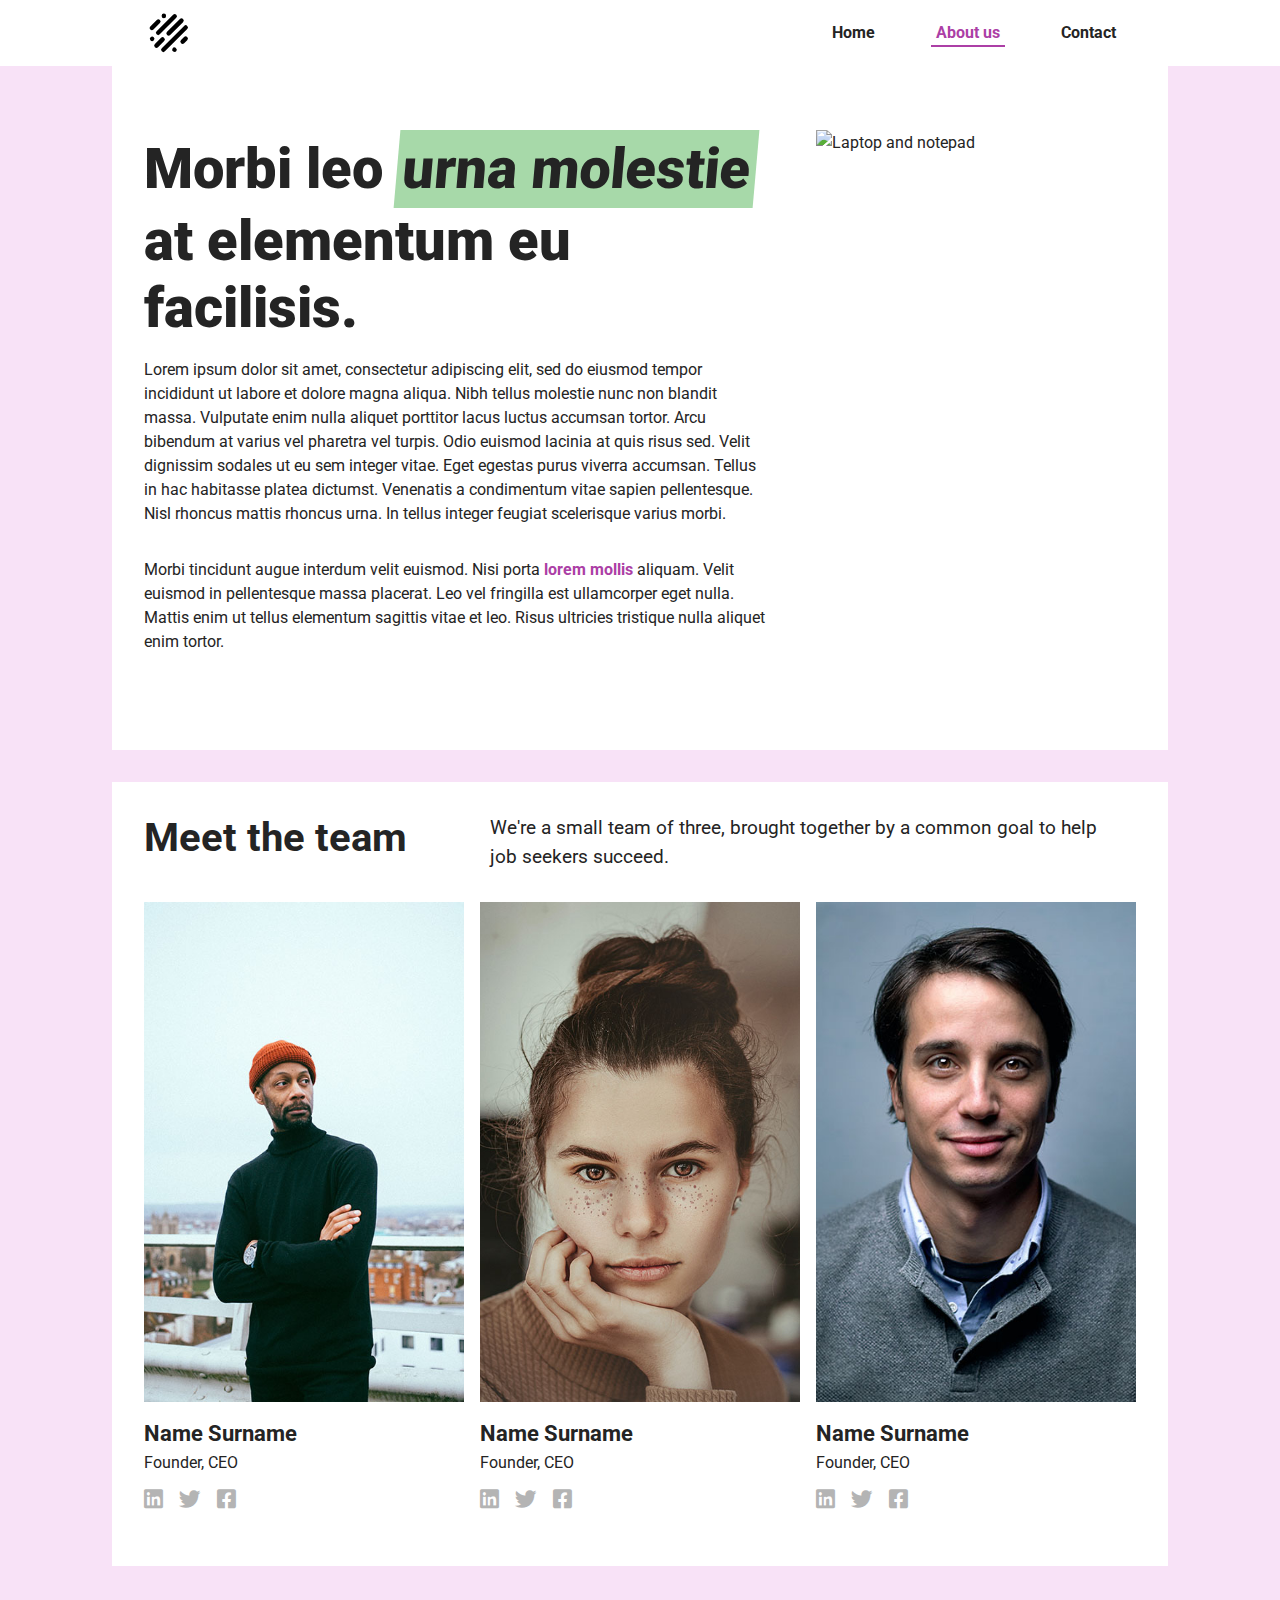
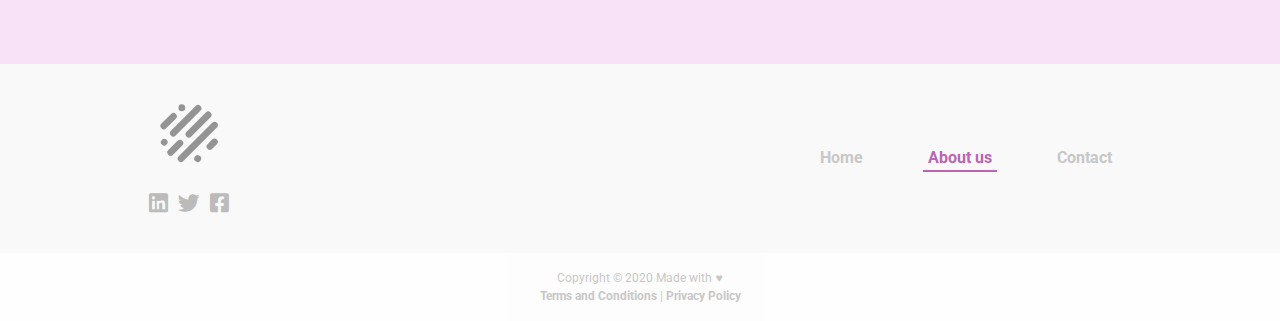
==== commit f9e5989c: "Created contact page" ====
--- a/about.html
+++ b/about.html
@@ -14,17 +14,16 @@
 <body>
     <header class="header grid-main">
             <div class="header-content">
-                <a href="#" class="logo-link">
+                <a href="../index.html" class="logo-link">
                     <img src="Images/logo.svg" alt="Logo" class="logo">
                 </a>
                 <button aria-label="Open navigation" class="button-open-nav">&#9776;</button>
                 <nav class="nav">
                     <button aria-label="Close navigation" class="button-close-nav">&times;</button>
                     <ul class="nav-list">
-                        <li class="nav-item"><a href="../widensxonth.github.io/index.html" class="nav-link ">Home</a></li>
-                        <li class="nav-item"><a href="../widensxonth.github.io/" class="nav-link">Portfolio</a></li>
-                        <li class="nav-item"><a href="../widensxonth.github.io/about.html" class="nav-link nav-link-current"> <span class="current">About us</span></a></li>
-                        <li class="nav-item"><a href="../widensxonth.github.io/" class="nav-link">Contact</a></li>
+                        <li class="nav-item"><a href="../index.html" class="nav-link ">Home</a></li>                
+                        <li class="nav-item"><a href="../about.html" class="nav-link nav-link-current"> <span class="current">About us</span></a></li>
+                        <li class="nav-item"><a href="../contact.html" class="nav-link">Contact</a></li>
                     </ul>
                 </nav>
             </div>
@@ -34,7 +33,7 @@
        <section class="section-intro grid-main">
             <h1 class="page-title">Morbi leo <span class="highlight">urna molestie</span> at elementum eu facilisis.</h1>
 
-           <img src="images/Laptop and notepad.jpg" alt="Laptop and notepad" class="page-image">
+           <img src="images/Laptop-and-notepad.jpg" alt="Laptop and notepad" class="page-image">
             <p class="page-description"> Lorem ipsum dolor sit amet, consectetur adipiscing elit, sed do eiusmod tempor incididunt ut labore et dolore magna aliqua. Nibh tellus molestie nunc non blandit massa. Vulputate enim nulla aliquet porttitor lacus luctus accumsan tortor. Arcu bibendum at varius vel pharetra vel turpis. Odio euismod lacinia at quis risus sed. Velit dignissim sodales ut eu sem integer vitae. Eget egestas purus viverra accumsan. Tellus in hac habitasse platea dictumst. Venenatis a condimentum vitae sapien pellentesque. Nisl rhoncus mattis rhoncus urna. In tellus integer feugiat scelerisque varius morbi.</p>
 
             <p class="page-description"> Morbi tincidunt augue interdum velit euismod. Nisi porta <a href="#">lorem mollis</a> aliquam. Velit euismod in pellentesque massa placerat. Leo vel fringilla est ullamcorper eget nulla. Mattis enim ut tellus elementum sagittis vitae et leo. Risus ultricies tristique nulla aliquet enim tortor. </p>
@@ -89,14 +88,13 @@
         <div class="footer-content">
       
             <ul class="nav-list">
-                <li class="nav-item"><a href="../widensxonth.github.io/index.html" class="nav-link nav-link-current"><span class="current">Home</span></a></li>
-                <li class="nav-item"><a href="../widensxonth.github.io/" class="nav-link">Portfolio</a></li>
-                <li class="nav-item"><a href="../widensxonth.github.io/about.html" class="nav-link">About us</a></li>
-                <li class="nav-item"><a href="../widensxonth.github.io/" class="nav-link">Contact</a></li>
+                <li class="nav-item"><a href="../index.html" class="nav-link">Home</a></li>
+                <li class="nav-item"><a href="../about.html" class="nav-link nav-link-current"><span class="current">About us</span></a></li>
+                <li class="nav-item"><a href="../contact.html" class="nav-link">Contact</a></li>
             </ul>
     
             <div class="logo-container">
-                <a href="#" class="logo-link"><img src="Images/logo.svg" alt="Logo" class="logo-footer"></a>
+                <a href="../index.html" class="logo-link"><img src="Images/logo.svg" alt="Logo" class="logo-footer"></a>
                 
                 <ul class="social-list">
                     <li class="social-list-item"><a href="#" class="social-list-link"><i class="fab fa-linkedin"></i></a></li>
@@ -115,6 +113,6 @@
     </footer>
 
 
-<script src="../widensxonth.github.io/script.js"></script> 
+<script src="../script.js"></script> 
 </body>
 </html>--- a/style.css
+++ b/style.css
@@ -32,6 +32,24 @@
 
     h1 {
         font-size: 3rem;
+        font-weight: 900;
+        margin-top: 0;
+    }
+    
+    h2 {
+        font-size: 2.5rem;
+        line-height: 1.2;
+    }
+    
+    h3 {
+        font-size: 1 rem;
+    }
+}
+
+@media (min-width: 1000px) {
+
+    h1 {
+        font-size: 10rem;
         font-weight: 900;
         margin-top: 0;
     }
@@ -245,7 +263,7 @@
         padding: 0.25em 1.25em;
         color: #242424;
         font-size: 1rem;
-        }     
+    }     
 } 
 
 /* ================ Homepage ================== */
@@ -310,7 +328,7 @@
     padding: 4em 0;
     background-color: #000;
     text-align: center;
-    margin: 2em 0;
+    margin: 0;
     align-items: start;
 }
 
@@ -456,6 +474,10 @@
 
 @media (min-width: 880px) {
 
+    .section-gadgets {
+        margin: 2em;
+    }
+
     .section-background {
         padding: 4em 0;
         width: 100vw;
@@ -481,6 +503,7 @@
     }
 
     .section-cta {
+        margin-top: 2em;
         grid-template-rows: auto minmax(150px,200px) auto;
     }
 
@@ -530,16 +553,15 @@
 
 
 
-.section-companies,
-.section-blog {
+.section-companies{
     grid-column: 2 /-2;
-    grid-row-gap: 1em;
-    background-color: burlywood;
-    padding: 2em 0;
+    /* grid-row-gap: 1em; */
+    background-color: #fff;
+    padding: 2em 0 4em;
 }
 
 .col-benefits {
-    padding: 1.5em 1em 1em;
+    padding: 0;
     grid-column: 2 /-2;
     background-color: white;
 }
@@ -549,7 +571,12 @@
 }
 
 .col-benefits-text {
-
+    margin-bottom: 1.5em;
+}
+
+
+.col-benefits-text:last-child {
+    margin-bottom: 3em;
 }
 
 .companies-container {
@@ -657,7 +684,7 @@
 }
 
 .main-template {
-    margin: 4.3em 0;
+    margin-top: 4.3em;
 }
 
 .section-intro > * {
@@ -667,7 +694,6 @@
 .page-title {
     line-height: 1.2;
     margin: 0 0 0.5em;
-    justify-self: center;
 }
 
 .page-image {
@@ -837,6 +863,126 @@
     }
 }
 
+/* ================ Contact ================== */
+
+.section-contact{
+    grid-column: 2 / -2;
+    background-color: #fff;
+    margin-bottom: 4em;
+    padding: 1em 0 4em;
+}
+
+.section-contact > * {
+    grid-column: 2 / -2;
+}
+
+.contact-form-container {
+    background-color: #fff;
+}
+
+.contact-form {
+    display: grid;
+    padding-top: 1em;
+}
+
+.contact-form > *{
+    grid-column: 2 / -2;
+}
+
+.contact-form-image {
+    margin: 0;
+    width: 100%;
+    object-fit: cover;
+}
+
+.contact-form-title {
+    margin: 0;
+}
+
+input, textarea, select { 
+    font-size: inherit;
+    font-family: 'Roboto', sans-serif;
+    border: 0;
+}
+
+.contact-form label{
+    font-weight: 700;
+}
+
+.contact-form input, textarea {
+    margin-bottom: .75em;
+    padding: .75em;
+}
+
+#fname, #lname, #email, textarea {
+    background-color: #f8e2f7; 
+}
+
+.contact-form textarea {
+    resize: vertical;
+    min-height: 100px;
+}
+
+.button-send {
+    border: 0;
+    justify-self: stretch;
+}
+
+.required {
+    color: rgb(194, 35, 35);
+}
+
+
+@media (min-width: 600px) {
+    .section-contact{
+        padding: 2em 0 4em;
+    }
+
+    .button-send {
+        grid-column: 1 ;
+    }
+
+    .contact-form-container {
+        grid-column: 2 / span 2;
+    }
+    .contact-form {
+        padding-right: 5%;
+    }
+
+    .contact-form-image {
+        grid-column: -3 / -2;
+        grid-row: span 2; 
+        align-self: stretch; 
+        object-position: center;
+        padding: 1em 0;
+    }
+}
+
+
+
+
+
+
+
+
+
+
+
+
+
+
+
+
+
+
+
+
+
+
+
+
+
+
 /* ================ Footer ================== */
 
 .footer {
@@ -850,7 +996,6 @@
 }
 
 .footer-content {
-    
     grid-column: 2/-2;
     display: flex;
     flex-flow: wrap column;
@@ -900,7 +1045,6 @@
 }
 
 .footer .nav-link{ 
-    color: #242424;
     opacity: 0.8;
     font-size: 1rem;
 } 
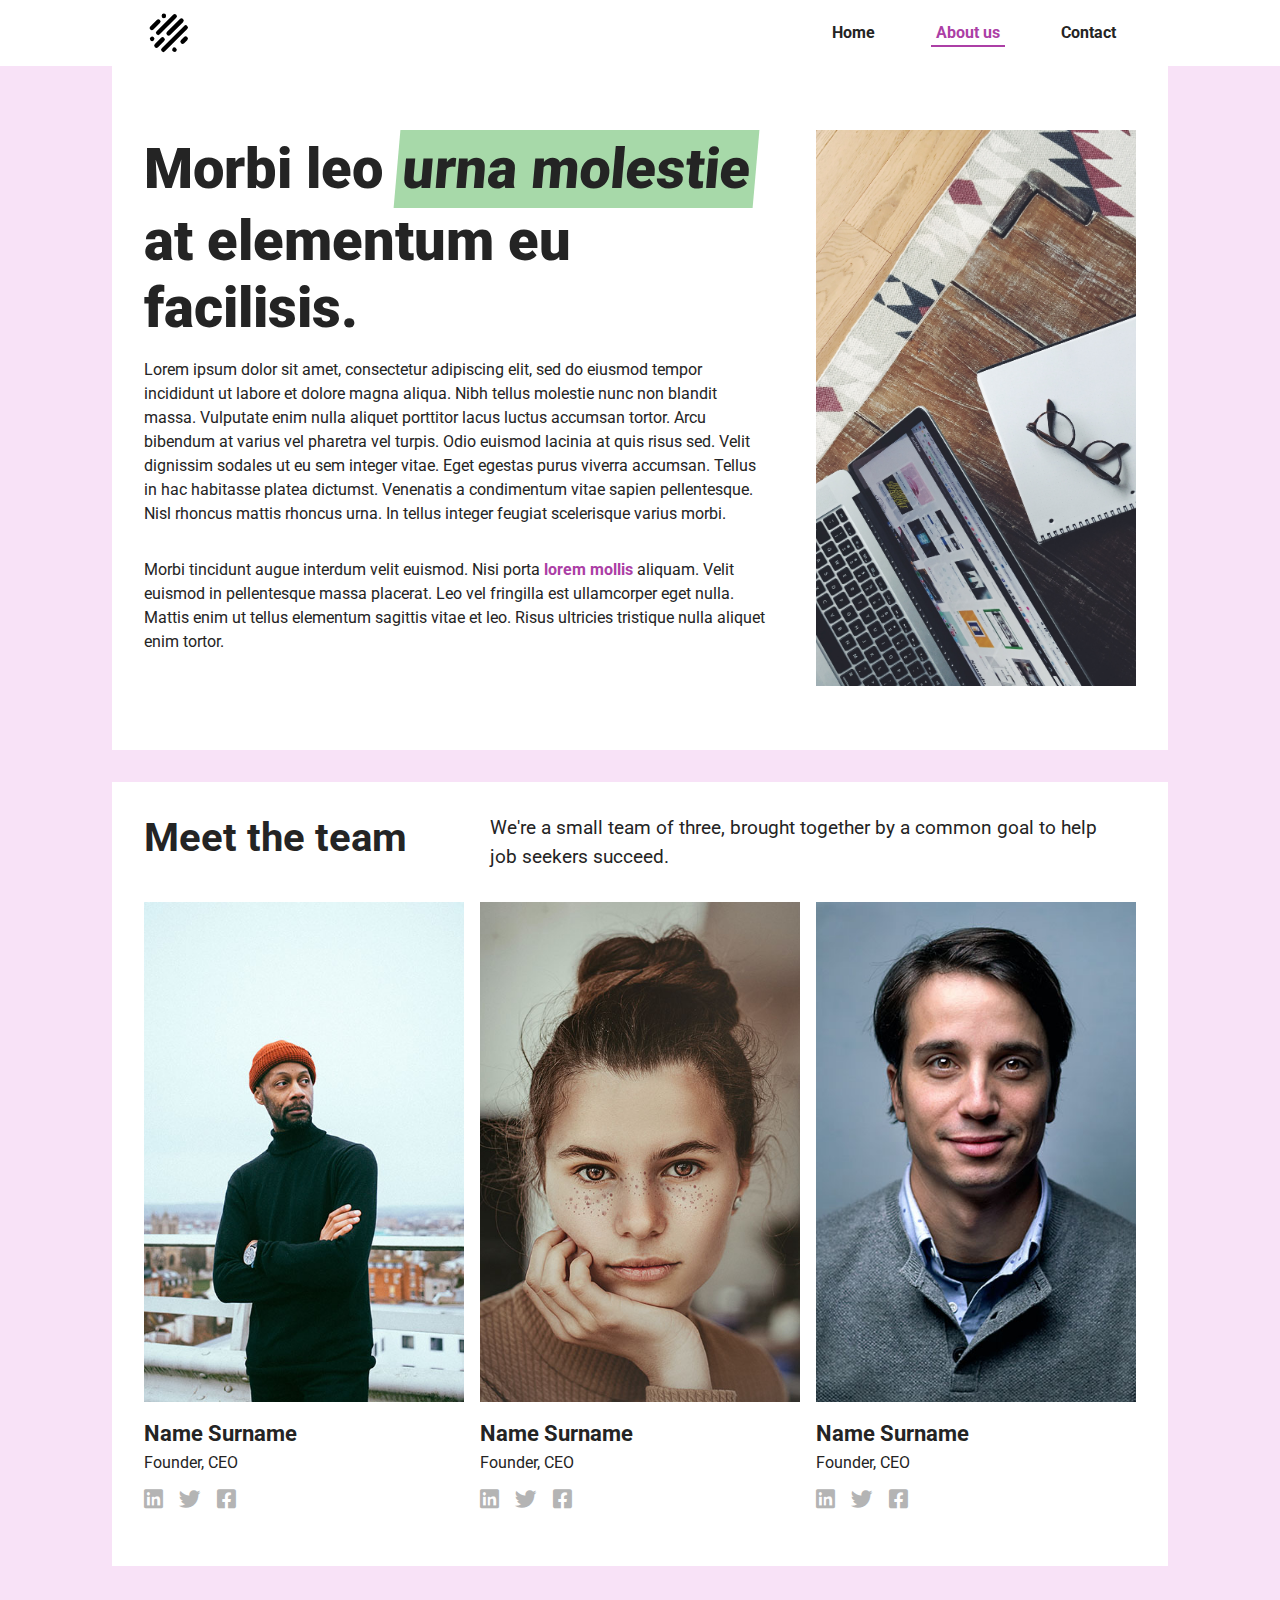
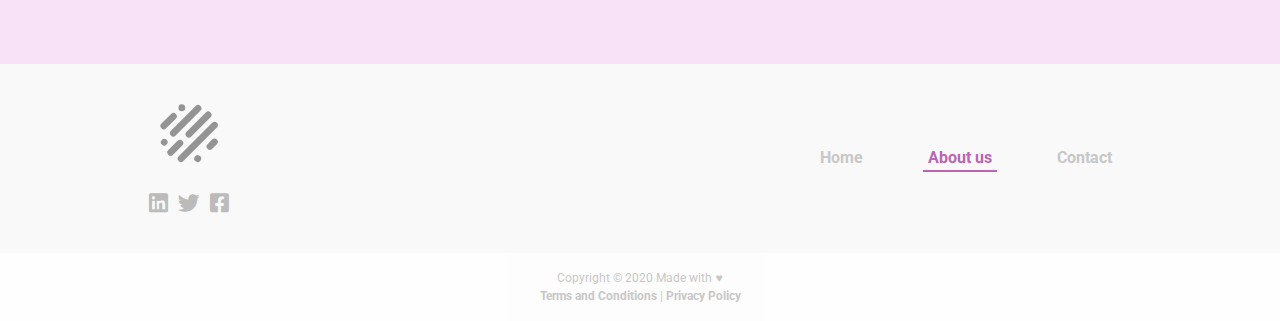
==== commit 22288a8e: "Update about.html" ====
--- a/about.html
+++ b/about.html
@@ -33,7 +33,7 @@
        <section class="section-intro grid-main">
             <h1 class="page-title">Morbi leo <span class="highlight">urna molestie</span> at elementum eu facilisis.</h1>
 
-           <img src="images/Laptop-and-notepad.jpg" alt="Laptop and notepad" class="page-image">
+           <img src="Images/Laptop-and-notepad.jpg" alt="Laptop and notepad" class="page-image">
             <p class="page-description"> Lorem ipsum dolor sit amet, consectetur adipiscing elit, sed do eiusmod tempor incididunt ut labore et dolore magna aliqua. Nibh tellus molestie nunc non blandit massa. Vulputate enim nulla aliquet porttitor lacus luctus accumsan tortor. Arcu bibendum at varius vel pharetra vel turpis. Odio euismod lacinia at quis risus sed. Velit dignissim sodales ut eu sem integer vitae. Eget egestas purus viverra accumsan. Tellus in hac habitasse platea dictumst. Venenatis a condimentum vitae sapien pellentesque. Nisl rhoncus mattis rhoncus urna. In tellus integer feugiat scelerisque varius morbi.</p>
 
             <p class="page-description"> Morbi tincidunt augue interdum velit euismod. Nisi porta <a href="#">lorem mollis</a> aliquam. Velit euismod in pellentesque massa placerat. Leo vel fringilla est ullamcorper eget nulla. Mattis enim ut tellus elementum sagittis vitae et leo. Risus ultricies tristique nulla aliquet enim tortor. </p>
@@ -115,4 +115,4 @@
 
 <script src="../script.js"></script> 
 </body>
-</html>+</html>
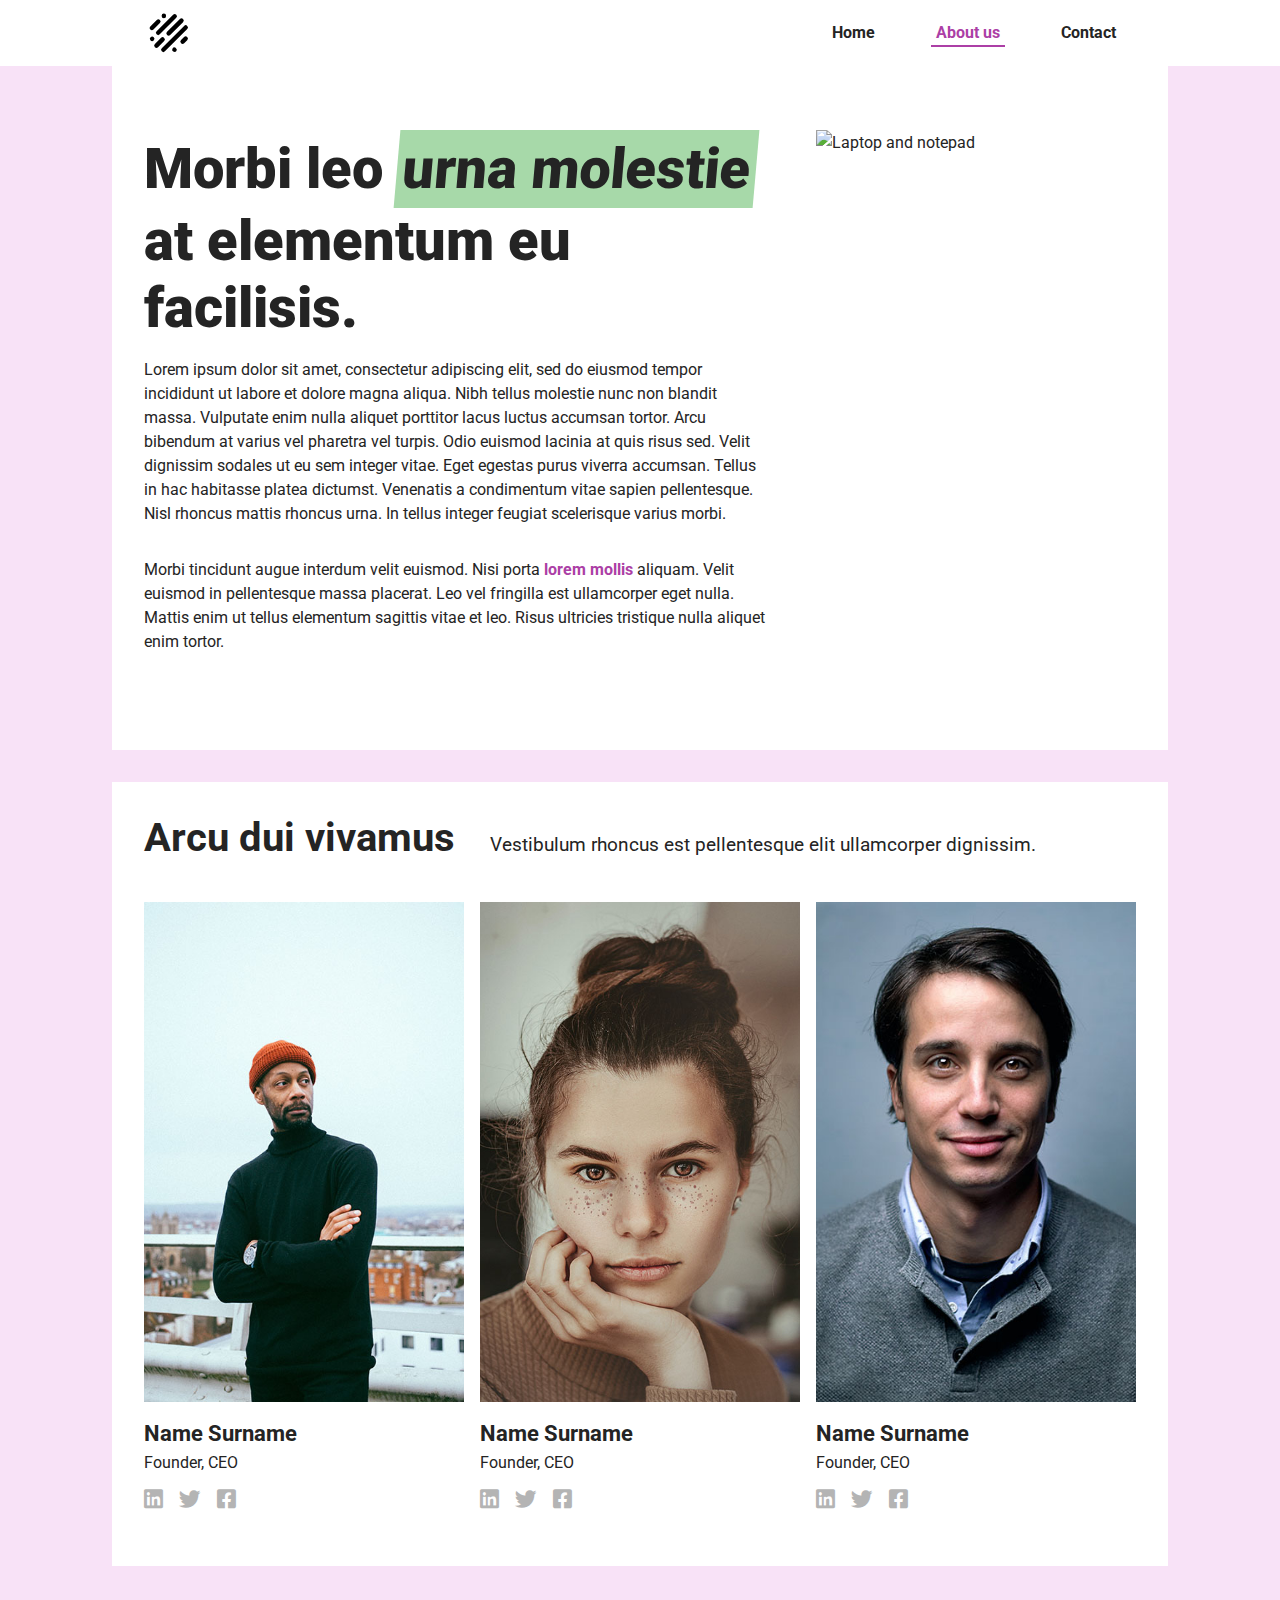
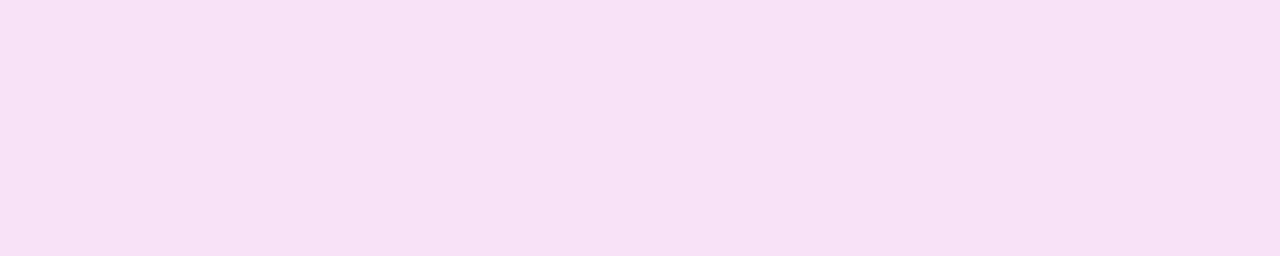
==== commit a42f64af: "split css into different files" ====
--- a/about.html
+++ b/about.html
@@ -7,7 +7,7 @@
     <link href="https://fonts.googleapis.com/css2?family=Roboto:wght@400;700;900&display=swap" rel="stylesheet">
     <link href="../Defaults/normalize.css" rel="stylesheet">
     <link href="../style.css" rel="stylesheet">
-
+    <link href="../about.css" rel="stylesheet">
     <title>About us</title>
 </head>
 
@@ -33,7 +33,7 @@
        <section class="section-intro grid-main">
             <h1 class="page-title">Morbi leo <span class="highlight">urna molestie</span> at elementum eu facilisis.</h1>
 
-           <img src="Images/Laptop-and-notepad.jpg" alt="Laptop and notepad" class="page-image">
+           <img src="images/Laptop-and-notepad.jpg" alt="Laptop and notepad" class="page-image">
             <p class="page-description"> Lorem ipsum dolor sit amet, consectetur adipiscing elit, sed do eiusmod tempor incididunt ut labore et dolore magna aliqua. Nibh tellus molestie nunc non blandit massa. Vulputate enim nulla aliquet porttitor lacus luctus accumsan tortor. Arcu bibendum at varius vel pharetra vel turpis. Odio euismod lacinia at quis risus sed. Velit dignissim sodales ut eu sem integer vitae. Eget egestas purus viverra accumsan. Tellus in hac habitasse platea dictumst. Venenatis a condimentum vitae sapien pellentesque. Nisl rhoncus mattis rhoncus urna. In tellus integer feugiat scelerisque varius morbi.</p>
 
             <p class="page-description"> Morbi tincidunt augue interdum velit euismod. Nisi porta <a href="#">lorem mollis</a> aliquam. Velit euismod in pellentesque massa placerat. Leo vel fringilla est ullamcorper eget nulla. Mattis enim ut tellus elementum sagittis vitae et leo. Risus ultricies tristique nulla aliquet enim tortor. </p>
@@ -41,8 +41,8 @@
         </section>
         <section class="section-team grid-main">
 
-        <h2 class="section-team-title">Meet the team</h2>
-        <p class="section-team-subtitle">We're a small team of three, brought together by a common goal to help job seekers succeed.</p>
+        <h2 class="section-team-title"> Arcu dui vivamus</h2>
+        <p class="section-team-subtitle">Vestibulum rhoncus est pellentesque elit ullamcorper dignissim.</p>
        
             <div class="team-card">
                 <img src="Images/Portrait-1.jpg" alt="Portrait of Name Surname" class="team-portrait">
@@ -115,4 +115,4 @@
 
 <script src="../script.js"></script> 
 </body>
-</html>
+</html>--- a/style.css
+++ b/style.css
@@ -22,6 +22,23 @@
     grid-template-columns: minmax(1em, 1fr) minmax(0px, 600px) minmax(1em, 1fr);
 }
 
+h1, h2, h3, strong {
+    font-weight: 700;
+}
+
+h1 {
+   font-size: 2rem;
+   font-weight: 900;
+}
+
+h2 {
+   font-size: 1.5rem;
+}
+
+h3 {
+   font-size: 1 rem;
+}
+
 @media (min-width: 600px) {
 
     .grid-main {
@@ -30,10 +47,12 @@
         column-gap: 1em;  
     }
 
+    h1, h2, h3 {
+        margin-top: 0;
+    }
+
     h1 {
-        font-size: 3rem;
-        font-weight: 900;
-        margin-top: 0;
+        font-size: 3.5rem;   
     }
     
     h2 {
@@ -42,48 +61,12 @@
     }
     
     h3 {
-        font-size: 1 rem;
-    }
-}
-
-@media (min-width: 1000px) {
-
-    h1 {
-        font-size: 10rem;
-        font-weight: 900;
-        margin-top: 0;
-    }
-    
-    h2 {
-        font-size: 2.5rem;
-        line-height: 1.2;
-    }
-    
-    h3 {
-        font-size: 1 rem;
-    }
-}
-
-/* ==================
-   Typography
-===================== */
-
-h1, h2, strong {
-    font-weight: 700;
-}
-
-h1 {
-   font-size: 2rem;
-   font-weight: 900;
-}
-
-h2 {
-   font-size: 1.5rem;
-}
-
-h3 {
-   font-size: 1 rem;
-}
+        font-size: 1.25rem;
+    }
+}
+
+/* ================== Typography ===================== */
+
 
 a {
    color: #ac3fa6;
@@ -168,6 +151,7 @@
     background-color: transparent;
     border: 0;
     outline: none;
+    transition: all ease-in-out 250ms;
 }
 
 
@@ -183,6 +167,12 @@
     border: 0;
     outline: none;
     color: #db61d5;
+    transition: all ease-in-out 250ms;
+}
+
+.button-open-nav:hover,
+.button-open-nav:focus {
+    color: #972d92;
 }
 
 .button-close-nav:hover,
@@ -338,11 +328,11 @@
 
 .section-cta-title {
     font-weight: 900;
-    font-size: 2rem;
     color: #fff;
     margin: 0 0 1em;
     line-height: 1.2;
     padding: 0;
+    text-transform: uppercase;
 }
 
 .section-cta-subtitle {
@@ -387,7 +377,6 @@
 .section-gadgets-title {
     grid-row: 2;
     font-weight: 700;
-    font-size: 2rem;
     margin: 0 0 0.5em;
     line-height: 1.2;
 }
@@ -398,6 +387,7 @@
     color: #ac3fa6;
     margin: 0;
     grid-row: 1;
+    text-transform: uppercase;
 }
 
 .section-gadgets-text {
@@ -427,6 +417,63 @@
     transform: skew(2deg);
 }
 
+/* ===== Blog ===== */
+
+.section-blog {
+    padding: 2em 0;
+    background-color: rgb(253, 253, 253);
+    grid-column: 2 / -2 ;
+}
+
+.section-blog-title {
+    margin: 0 0 0.5em;
+    text-transform: uppercase;
+    grid-column: 2 / -2 
+}
+
+.section-blog-wrapper {
+    grid-column: 2 / -2;
+    display: grid;
+    column-gap: 1em;
+    grid-template-columns: repeat(auto-fill, minmax(200px, 1fr));
+}
+
+.section-blog-card {
+    margin-bottom: 1em;
+    align-self: start;
+    padding: 1em;
+    background-color: #fff;
+    border: 1px solid rgb(235, 235, 235)
+}
+
+.blog-card-featured {
+    width: 100%;
+    max-width: 400px;
+    height: auto;
+    object-fit: cover;
+}
+
+
+.blog-card-title {
+    position: relative;
+    margin: 0.5em 0 0;
+}
+
+
+.blog-card-date {
+    margin: 0;
+    font-size: 0.8rem;
+    font-style: italic;
+}
+
+.blog-card-text {
+    margin: 0;
+    padding: 0.5em 0 1em;
+}
+
+
+
+
 @media (min-width: 600px) {
     .section-gadgets-text::after {
         display: none;
@@ -469,7 +516,6 @@
         grid-column: 4 / -2;
         grid-row: 1;
     }
-
 }
 
 @media (min-width: 880px) {
@@ -488,7 +534,6 @@
 
     .home-title {
         grid-column: 2 / 4;
-        font-size: 3.5rem;
         margin: 0;
         padding-right: 0.5em;
     }
@@ -505,6 +550,10 @@
     .section-cta {
         margin-top: 2em;
         grid-template-rows: auto minmax(150px,200px) auto;
+    }
+
+    .contact-margin {
+        margin-top: 4em;
     }
 
     .button-cta {
@@ -617,8 +666,30 @@
     object-fit: contain;
 }
 
-
-
+.social-list {
+    list-style-type: none;
+    padding: 0;
+    margin: 0;
+    display: flex;
+    font-size: 1.35rem;
+    align-self: center;
+}
+
+.social-list-item {
+    padding: 0;
+    margin: 0;
+    
+}
+
+.social-list-link {
+    margin: 0 0.75em 0 0;
+    color: #b4b4b4;
+}
+
+.social-list-link:hover,
+.social-list-link:focus {
+    color: #242424;
+}
 
 
 @media (min-width: 600px) {
@@ -656,8 +727,17 @@
 @media (min-width: 800px) {
     .companies-title {
         font-size: 1.5rem;
-    }
-}
+        letter-spacing: 1px;
+    }
+
+    .main-template {
+        background-color: #f8e2f7; 
+        margin: 4.1em 0 290px;
+        z-index: 6;
+ }
+}
+
+
 
 
  
@@ -676,287 +756,8 @@
 
 
 
-/* ==== Section intro About ==== */
-
-.section-intro {
-    padding: 2em 0;
-    background-color: #fff;
-}
-
-.main-template {
-    margin-top: 4.3em;
-}
-
-.section-intro > * {
-    grid-column: 2 / -2;
-}
-
-.page-title {
-    line-height: 1.2;
-    margin: 0 0 0.5em;
-}
-
-.page-image {
-    width: 100%;
-    height: 200px;
-    object-fit: cover;
-}
-
-.page-description + p {
-    margin-top: 0;
-}
-
-
-@media (min-width: 880px) {
-    .main-template {
-           background-color: #f8e2f7; 
-           margin: 4.1em 0;
-    }
-
-    .section-intro {
-        padding: 4em 0;
-        margin-bottom: 2em;
-    }
-
-    .page-title {
-        grid-column: 2 / 4;
-        font-size: 3.5rem;
-        margin: 0;
-        padding-right: 0.5em;
-    }
-
-    .page-image {
-        grid-column: 4 / -2;
-        grid-row: span 3; 
-        height: 100%; 
-        max-width: 100%;
-    }
-
-    .page-description {
-        grid-column: 2 / 4;
-        padding-right: 2em;
-        margin-bottom: 2em;
-    }
-
-}
-
-/* ==== Section team About==== */
-
-.section-team-title {
-    margin: 0 0 0.5em;
-    grid-column: 2/ -2;
-}
-
-.section-team-subtitle {
-    margin:0 0 1em ;
-    font-size: 1.2rem;
-    grid-column: 2 / -2;
-}
-
-
-.section-team {
-    padding: 2em 0;
-    background-color: #FFF; 
-    
-}
-
-.team-card {
-    grid-column: 2 / -2;
-    margin-bottom: 1em;
-}
-
-.team-portrait {
-    width: 100%;
-    height: 300px;
-    object-fit: cover;
-    object-position: center;
-}
-
-.team-name {
-    margin: 0;
-}
-
-.team-role {
-    margin: 0;
-}
-
-.social-list {
-    list-style-type: none;
-    padding: 0;
-    margin: 0;
-    display: flex;
-    font-size: 1.35rem;
-    align-self: center;
-}
-
-.social-list-item {
-    padding: 0;
-    margin: 0;
-    
-}
-
-.social-list-link {
-    margin: 0 0.75em 0 0;
-    color: #b4b4b4;
-}
-
-.social-list-link:hover,
-.social-list-link:focus {
-    color: #242424;
-}
-
-
-
-@media (min-width: 600px) {
-    
-    .section-team {
-        margin-bottom: 2em;
-    }
-
-    .section-team-title {
-        grid-column: 2/ span 1;
-        align-self: start;
-        margin: 0 0 1em;
-        font-size: 2.5rem;
-    }
-    
-    .section-team-subtitle {
-        grid-column: 3 /-2;
-        padding: 0 0.5em;
-        margin: 0;
-        font-size: 1.5 rem;
-    }
-
-    .team-card:first-of-type {
-        grid-column: 2 / span 1;
-    }
-
-    .team-card {
-        grid-column: span 1;
-        
-    }
-
-
-    .team-portrait {
-        width: 100%;
-        max-height: 400px;
-        object-fit: cover;      
-        object-position: center; 
-    }
-}
-
-
-@media (min-width:1000px) {
-    .team-portrait {
-        height: 500px;
-        max-height: 600px;
-        object-position: center; 
-    }
-
-    .team-name {
-        margin-top: 0.25em;
-        font-size: 1.4rem;
-    }
-    
-    .team-role {
-        margin-bottom: 0.5em;
-    }
-}
-
-/* ================ Contact ================== */
-
-.section-contact{
-    grid-column: 2 / -2;
-    background-color: #fff;
-    margin-bottom: 4em;
-    padding: 1em 0 4em;
-}
-
-.section-contact > * {
-    grid-column: 2 / -2;
-}
-
-.contact-form-container {
-    background-color: #fff;
-}
-
-.contact-form {
-    display: grid;
-    padding-top: 1em;
-}
-
-.contact-form > *{
-    grid-column: 2 / -2;
-}
-
-.contact-form-image {
-    margin: 0;
-    width: 100%;
-    object-fit: cover;
-}
-
-.contact-form-title {
-    margin: 0;
-}
-
-input, textarea, select { 
-    font-size: inherit;
-    font-family: 'Roboto', sans-serif;
-    border: 0;
-}
-
-.contact-form label{
-    font-weight: 700;
-}
-
-.contact-form input, textarea {
-    margin-bottom: .75em;
-    padding: .75em;
-}
-
-#fname, #lname, #email, textarea {
-    background-color: #f8e2f7; 
-}
-
-.contact-form textarea {
-    resize: vertical;
-    min-height: 100px;
-}
-
-.button-send {
-    border: 0;
-    justify-self: stretch;
-}
-
-.required {
-    color: rgb(194, 35, 35);
-}
-
-
-@media (min-width: 600px) {
-    .section-contact{
-        padding: 2em 0 4em;
-    }
-
-    .button-send {
-        grid-column: 1 ;
-    }
-
-    .contact-form-container {
-        grid-column: 2 / span 2;
-    }
-    .contact-form {
-        padding-right: 5%;
-    }
-
-    .contact-form-image {
-        grid-column: -3 / -2;
-        grid-row: span 2; 
-        align-self: stretch; 
-        object-position: center;
-        padding: 1em 0;
-    }
-}
+
+
 
 
 
@@ -1081,4 +882,11 @@
     }
 }
 
-
+@media (min-width:800px) {
+    .footer {
+        position: fixed;
+        bottom: 0;
+        width: 100%;
+        z-index: -1;
+    }
+}--- a/about.css
+++ b/about.css
@@ -0,0 +1,160 @@
+/* ==== Section intro About ==== */
+
+.section-intro {
+    padding: 2em 0;
+    background-color: #fff;
+}
+
+.main-template {
+    margin-top: 4em;
+}
+
+.section-intro > * {
+    grid-column: 2 / -2;
+}
+
+.page-title {
+    line-height: 1.2;
+    margin-bottom: 0.5em;
+}
+
+.page-image {
+    width: 100%;
+    height: 200px;
+    object-fit: cover;
+}
+
+.page-description + p {
+    margin-top: 0;
+}
+
+
+@media (min-width: 880px) {
+    .main-template {
+           background-color: #f8e2f7; 
+           margin: 4.1em 0 290px;
+           z-index: 6;
+    }
+
+    .section-intro {
+        padding: 4em 0;
+        margin-bottom: 2em;
+    }
+
+    .page-title {
+        grid-column: 2 / 4;
+        margin: 0;
+        padding-right: 0.5em;
+    }
+
+    .page-image {
+        grid-column: 4 / -2;
+        grid-row: span 3; 
+        height: 100%; 
+        max-width: 100%;
+    }
+
+    .page-description {
+        grid-column: 2 / 4;
+        padding-right: 2em;
+        margin-bottom: 2em;
+    }
+
+}
+
+/* ==== Section team About==== */
+
+.section-team-title {
+    margin: 0;
+    grid-column: 2/ -2;
+}
+
+.section-team-subtitle {
+    margin: 0.5em 0 1em;
+    font-size: 1.2rem;
+    grid-column: 2 / -2;
+}
+
+
+.section-team {
+    padding: 0 0 2em;
+    background-color: #FFF; 
+}
+
+.team-card {
+    grid-column: 2 / -2;
+    margin-bottom: 1em;
+}
+
+.team-portrait {
+    width: 100%;
+    height: 300px;
+    object-fit: cover;
+    object-position: center;
+}
+
+.team-name {
+    margin: 0;
+}
+
+.team-role {
+    margin: 0;
+}
+
+
+
+
+@media (min-width: 600px) {
+    
+    .section-team {
+        padding-top: 2em;
+    }
+
+    .section-team-title {
+        grid-column: 2/ span 1;
+        align-self: baseline;
+        margin: 0 0 1em;
+    }
+    
+    .section-team-subtitle {
+        grid-column: 3 /-2;
+        padding: 0 0.5em;
+        margin: 0;
+        align-self: baseline;
+    }
+
+    .team-card:first-of-type {
+        grid-column: 2 / span 1;
+    }
+
+    .team-card {
+        grid-column: span 1;
+        
+    }
+
+
+    .team-portrait {
+        width: 100%;
+        max-height: 400px;
+        object-fit: cover;      
+        object-position: center; 
+    }
+}
+
+
+@media (min-width:1000px) {
+    .team-portrait {
+        height: 500px;
+        max-height: 600px;
+        object-position: center; 
+    }
+
+    .team-name {
+        margin-top: 0.25em;
+        font-size: 1.4rem;
+    }
+    
+    .team-role {
+        margin-bottom: 0.5em;
+    }
+}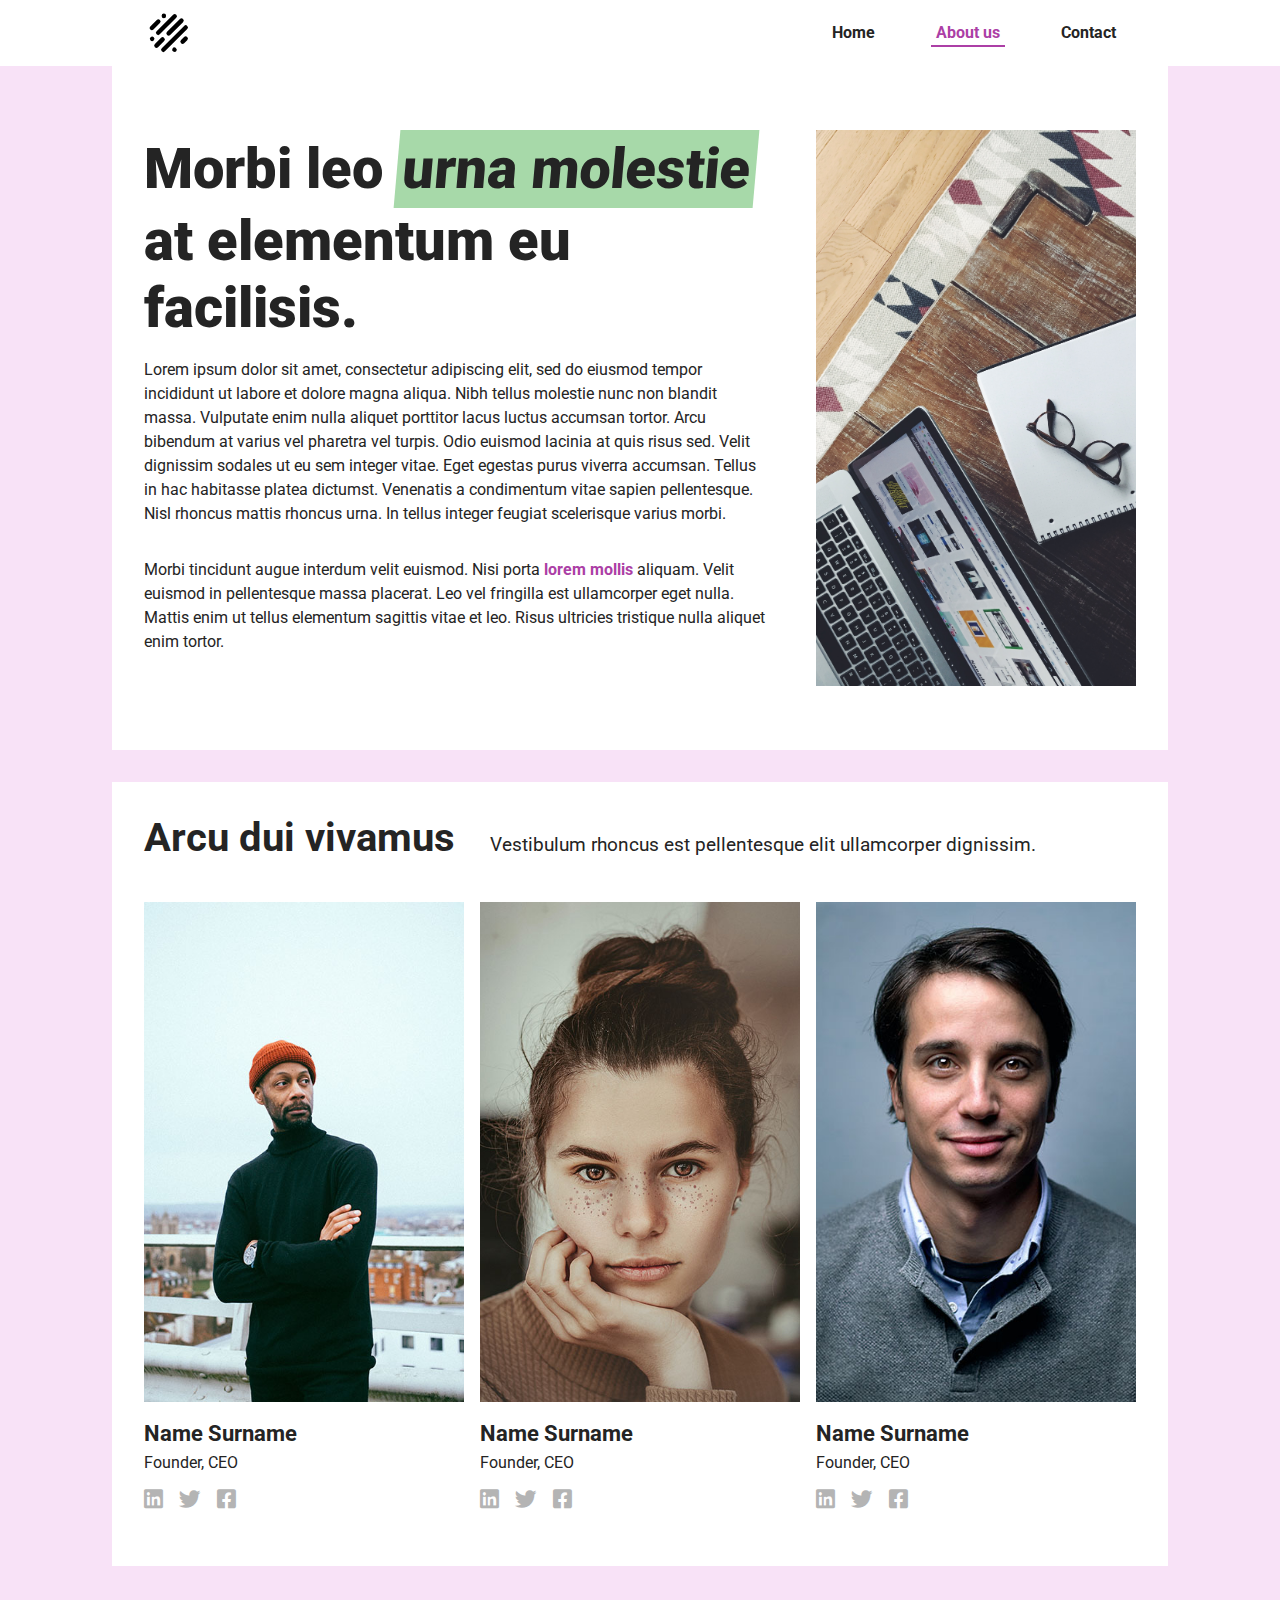
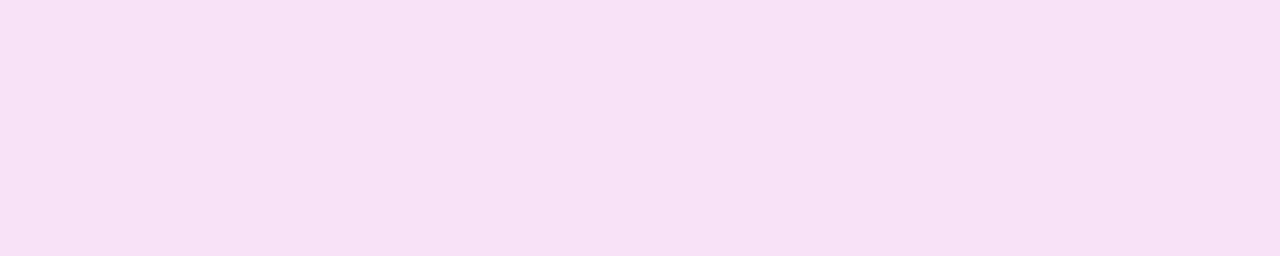
==== commit 931c5139: "Merge branch 'master' into develop" ====
--- a/about.html
+++ b/about.html
@@ -33,7 +33,7 @@
        <section class="section-intro grid-main">
             <h1 class="page-title">Morbi leo <span class="highlight">urna molestie</span> at elementum eu facilisis.</h1>
 
-           <img src="images/Laptop-and-notepad.jpg" alt="Laptop and notepad" class="page-image">
+           <img src="Images/Laptop-and-notepad.jpg" alt="Laptop and notepad" class="page-image">
             <p class="page-description"> Lorem ipsum dolor sit amet, consectetur adipiscing elit, sed do eiusmod tempor incididunt ut labore et dolore magna aliqua. Nibh tellus molestie nunc non blandit massa. Vulputate enim nulla aliquet porttitor lacus luctus accumsan tortor. Arcu bibendum at varius vel pharetra vel turpis. Odio euismod lacinia at quis risus sed. Velit dignissim sodales ut eu sem integer vitae. Eget egestas purus viverra accumsan. Tellus in hac habitasse platea dictumst. Venenatis a condimentum vitae sapien pellentesque. Nisl rhoncus mattis rhoncus urna. In tellus integer feugiat scelerisque varius morbi.</p>
 
             <p class="page-description"> Morbi tincidunt augue interdum velit euismod. Nisi porta <a href="#">lorem mollis</a> aliquam. Velit euismod in pellentesque massa placerat. Leo vel fringilla est ullamcorper eget nulla. Mattis enim ut tellus elementum sagittis vitae et leo. Risus ultricies tristique nulla aliquet enim tortor. </p>
@@ -115,4 +115,4 @@
 
 <script src="../script.js"></script> 
 </body>
-</html>+</html>
--- a/style.css
+++ b/style.css
@@ -20,6 +20,10 @@
 .grid-main {
     display: grid;
     grid-template-columns: minmax(1em, 1fr) minmax(0px, 600px) minmax(1em, 1fr);
+}
+
+.main-template {
+    margin-top: 4em;
 }
 
 h1, h2, h3, strong {
@@ -567,41 +571,6 @@
 
 }
 
-
-
-
-
-
-
-
-
-
-
-
-
-
-
-
-
-
-
-
-
-
-
-
-
-
-
-
-
-
-
-
-
-
-
-
 .section-companies{
     grid-column: 2 /-2;
     /* grid-row-gap: 1em; */
@@ -736,52 +705,6 @@
         z-index: 6;
  }
 }
-
-
-
-
- 
-
-
-
-
-
-
-
-
-
-
-
-
-
-
-
-
-
-
-
-
-
-
-
-
-
-
-
-
-
-
-
-
-
-
-
-
-
-
-
-
-
 
 
 /* ================ Footer ================== */
--- a/about.css
+++ b/about.css
@@ -15,7 +15,7 @@
 
 .page-title {
     line-height: 1.2;
-    margin-bottom: 0.5em;
+    margin: 0 0 0.5em;
 }
 
 .page-image {
